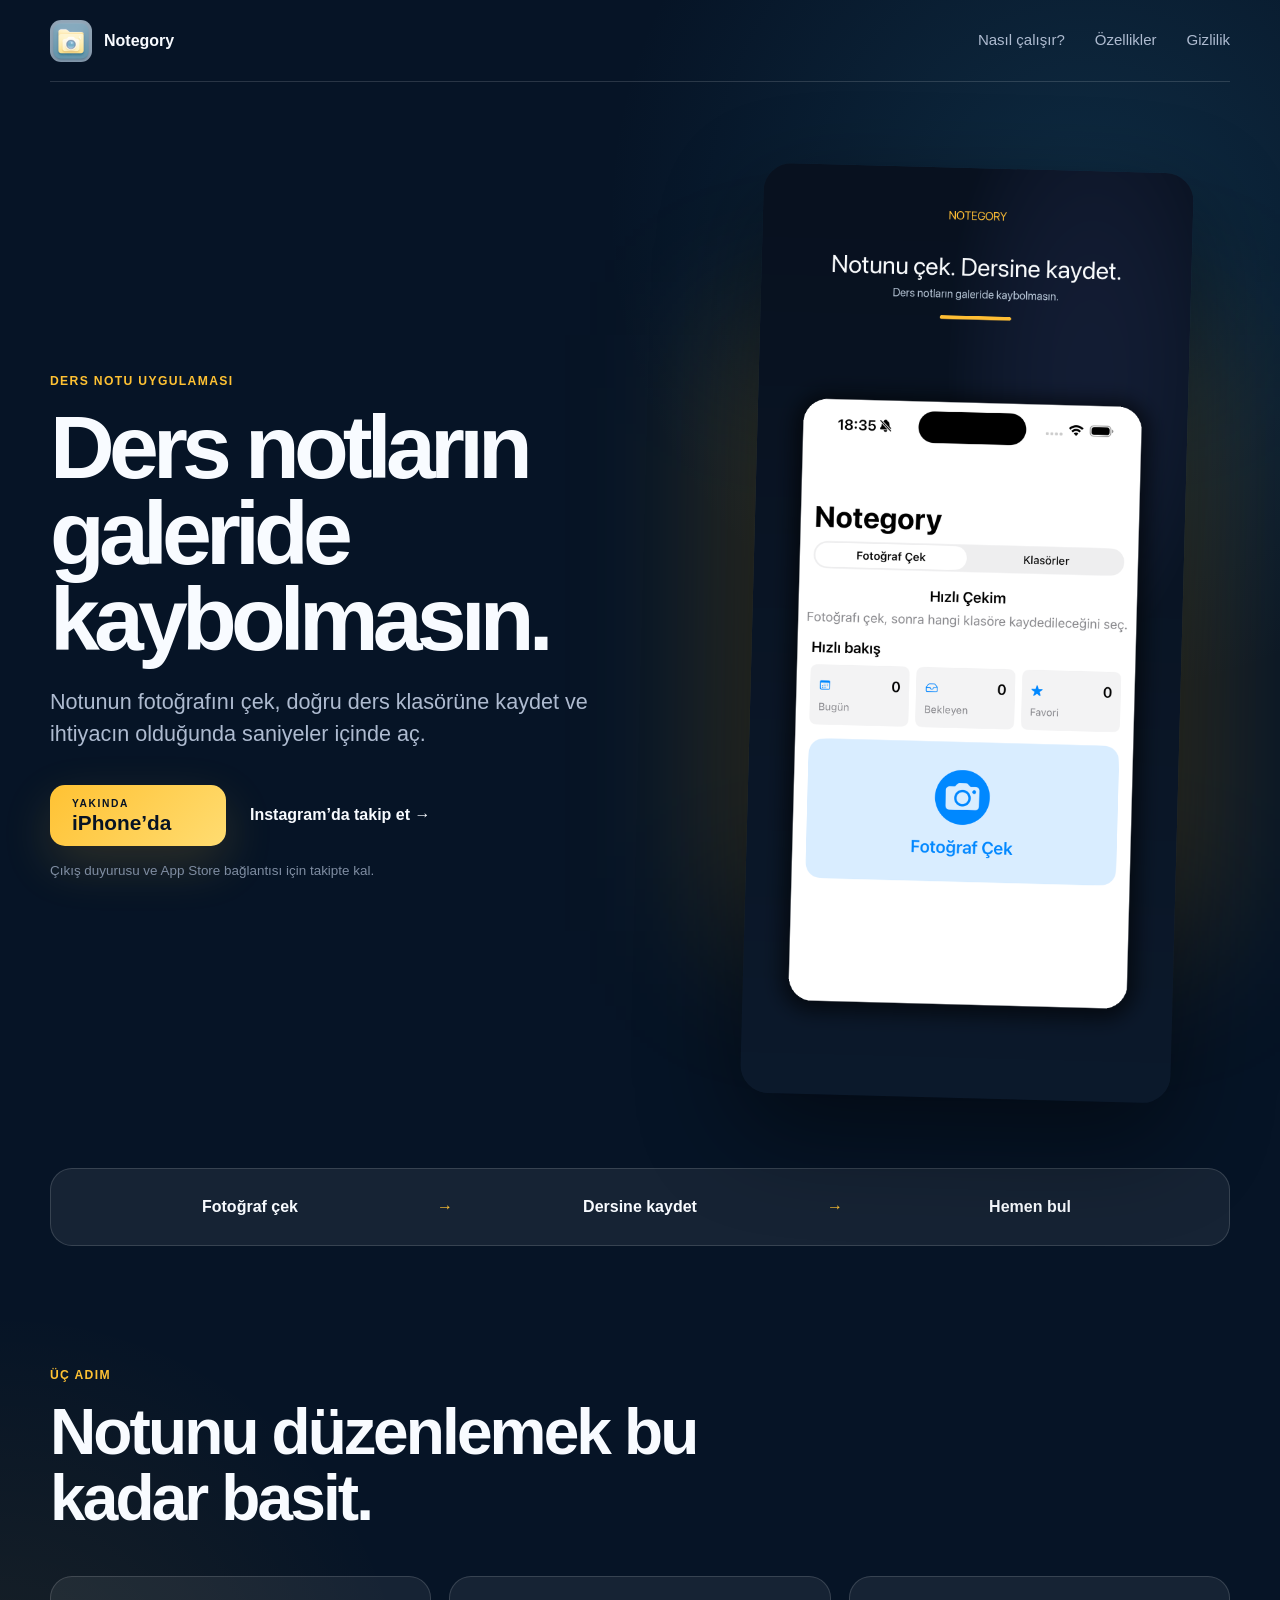
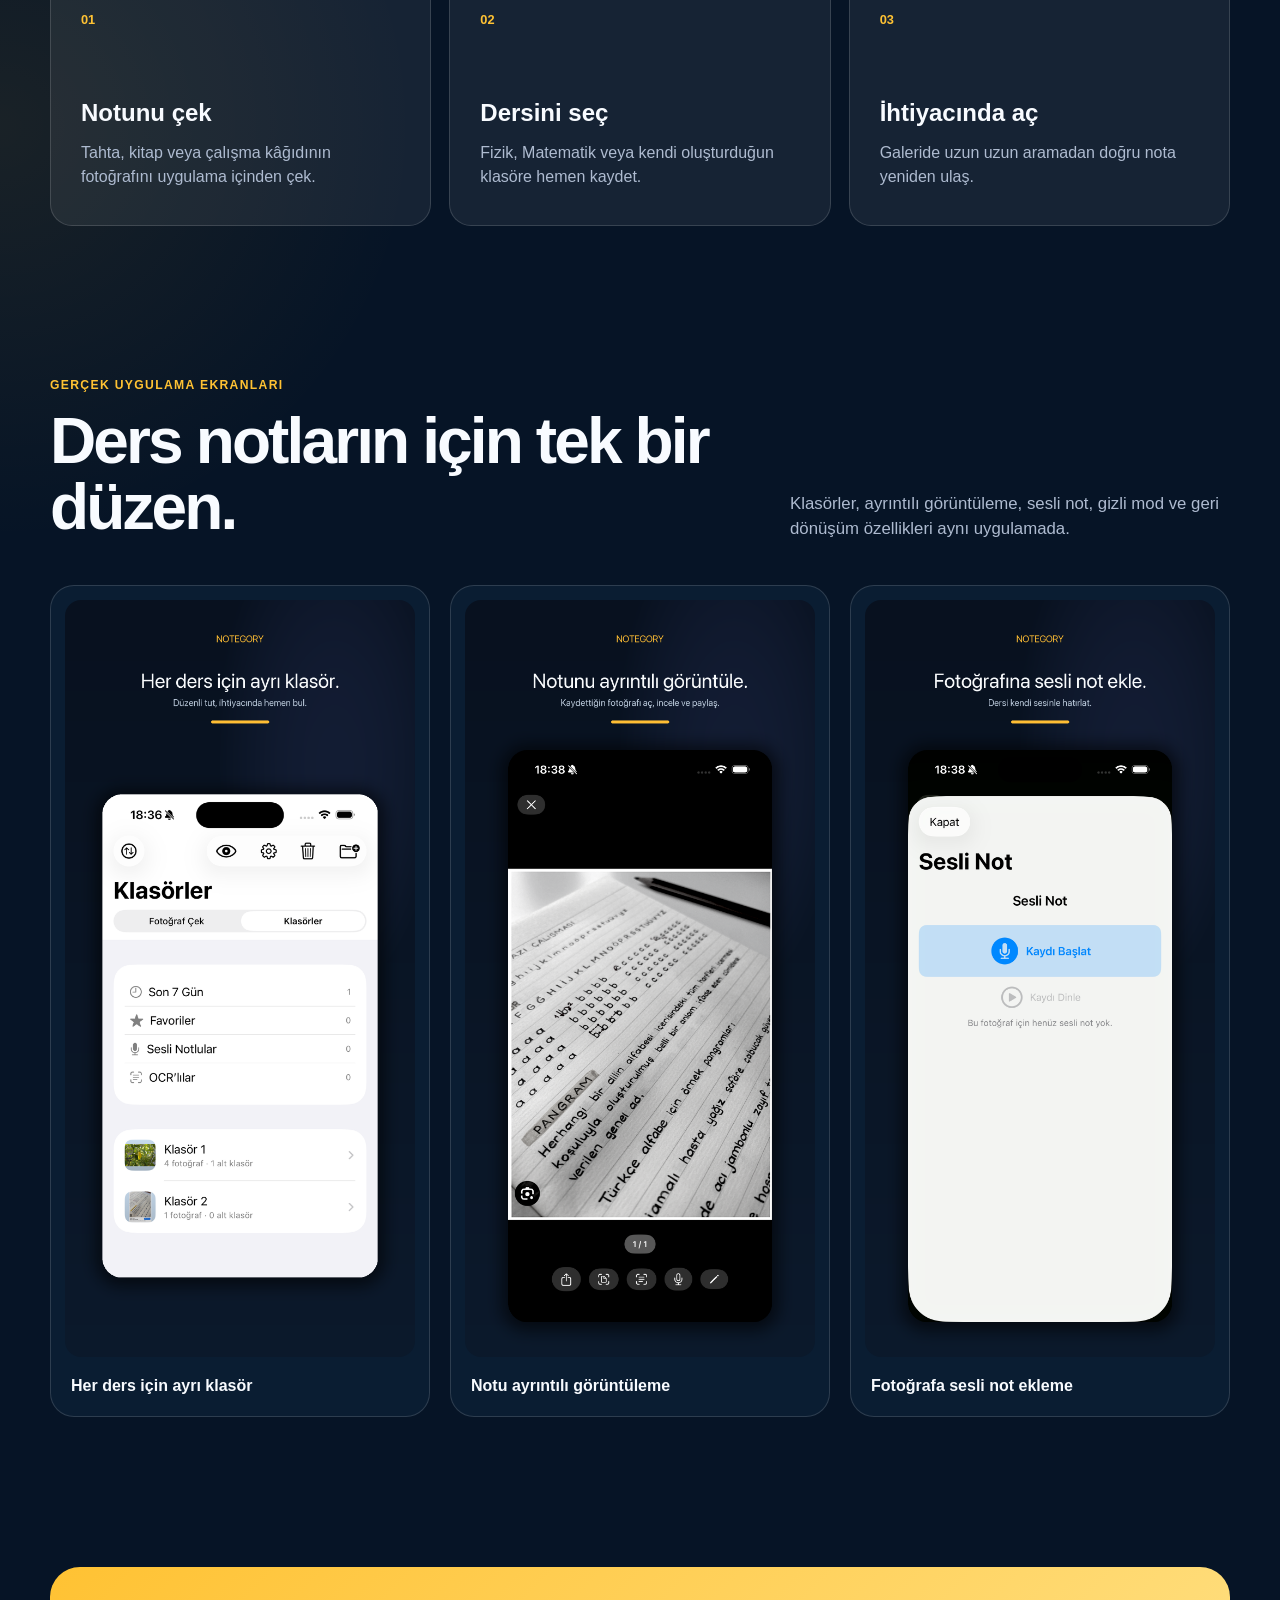
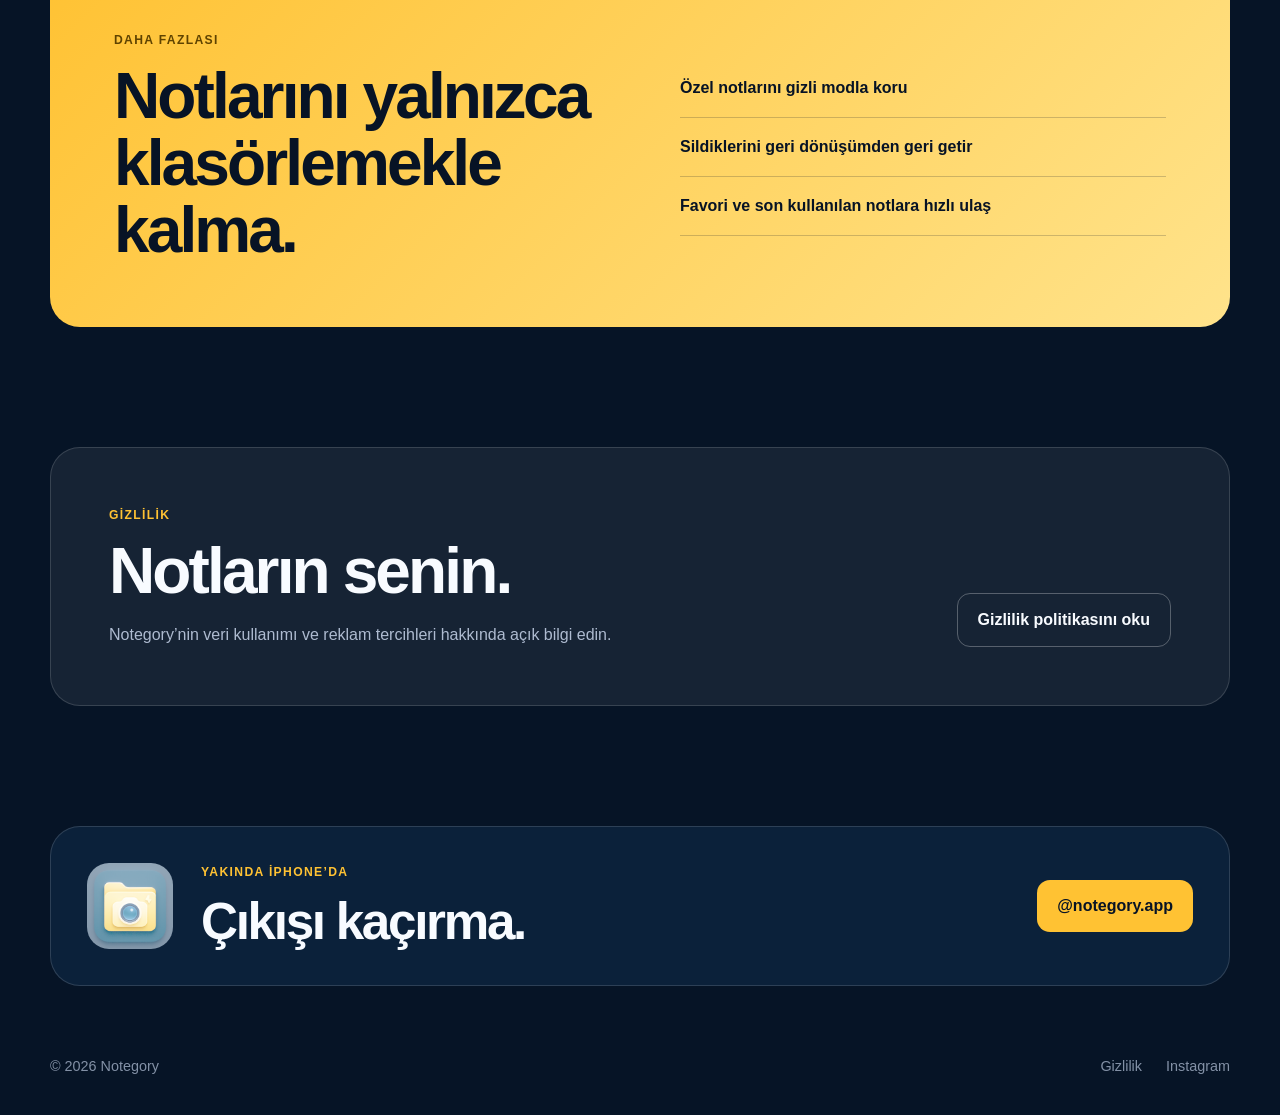
==== index.html @ e6c3b3ca "Add Notegory marketing landing page" ====
<!doctype html>
<html lang="tr">
  <head>
    <meta charset="utf-8" />
    <meta name="viewport" content="width=device-width, initial-scale=1" />
    <meta name="theme-color" content="#061426" />
    <meta
      name="description"
      content="Notegory ile ders notu fotoğraflarını derslerine göre kaydet, düzenle ve ihtiyacın olduğunda hemen bul. Yakında iPhone’da."
    />
    <meta property="og:title" content="Notegory | Ders notların galeride kaybolmasın" />
    <meta
      property="og:description"
      content="Notunu çek, dersine kaydet ve ihtiyacın olduğunda hemen bul."
    />
    <meta property="og:type" content="website" />
    <meta property="og:locale" content="tr_TR" />
    <meta property="og:image" content="assets/notegory-icon.png" />
    <title>Notegory | Ders notlarını düzenle</title>
    <link rel="icon" href="assets/notegory-icon.png" />
    <link rel="stylesheet" href="styles.css" />
    <script type="application/ld+json">
      {
        "@context": "https://schema.org",
        "@type": "MobileApplication",
        "name": "Notegory",
        "operatingSystem": "iOS",
        "applicationCategory": "EducationApplication",
        "description": "Ders notu fotoğraflarını derslerine göre kaydetmeyi ve hızlıca bulmayı kolaylaştıran iPhone uygulaması."
      }
    </script>
  </head>
  <body>
    <header class="site-header">
      <a class="brand" href="#top" aria-label="Notegory ana sayfa">
        <img src="assets/notegory-icon.png" alt="" />
        <span>Notegory</span>
      </a>
      <nav aria-label="Ana menü">
        <a href="#nasil-calisir">Nasıl çalışır?</a>
        <a href="#ozellikler">Özellikler</a>
        <a href="https://majortr.github.io/notegory-support/privacy.html">Gizlilik</a>
      </nav>
    </header>

    <main id="top">
      <section class="hero">
        <div class="hero-copy">
          <p class="eyebrow">Ders notu uygulaması</p>
          <h1>Ders notların galeride kaybolmasın.</h1>
          <p class="lead">
            Notunun fotoğrafını çek, doğru ders klasörüne kaydet ve ihtiyacın olduğunda
            saniyeler içinde aç.
          </p>
          <div class="hero-actions">
            <span class="store-button" aria-label="Notegory yakında iPhone'da">
              <span class="store-small">YAKINDA</span>
              <strong>iPhone’da</strong>
            </span>
            <a class="text-link" href="https://www.instagram.com/notegory.app/">
              Instagram’da takip et <span aria-hidden="true">→</span>
            </a>
          </div>
          <p class="release-note">Çıkış duyurusu ve App Store bağlantısı için takipte kal.</p>
        </div>

        <div class="hero-visual" aria-label="Notegory uygulama önizlemesi">
          <div class="glow"></div>
          <img src="assets/screen-01.png" alt="Notegory fotoğraf çekme ekranı" />
        </div>
      </section>

      <section class="proof" aria-label="Notegory kısa özeti">
        <p>Fotoğraf çek</p>
        <span aria-hidden="true">→</span>
        <p>Dersine kaydet</p>
        <span aria-hidden="true">→</span>
        <p>Hemen bul</p>
      </section>

      <section class="steps" id="nasil-calisir">
        <div class="section-heading">
          <p class="eyebrow">Üç adım</p>
          <h2>Notunu düzenlemek bu kadar basit.</h2>
        </div>
        <div class="step-grid">
          <article>
            <span>01</span>
            <h3>Notunu çek</h3>
            <p>Tahta, kitap veya çalışma kâğıdının fotoğrafını uygulama içinden çek.</p>
          </article>
          <article>
            <span>02</span>
            <h3>Dersini seç</h3>
            <p>Fizik, Matematik veya kendi oluşturduğun klasöre hemen kaydet.</p>
          </article>
          <article>
            <span>03</span>
            <h3>İhtiyacında aç</h3>
            <p>Galeride uzun uzun aramadan doğru nota yeniden ulaş.</p>
          </article>
        </div>
      </section>

      <section class="screens" id="ozellikler">
        <div class="section-heading split-heading">
          <div>
            <p class="eyebrow">Gerçek uygulama ekranları</p>
            <h2>Ders notların için tek bir düzen.</h2>
          </div>
          <p>
            Klasörler, ayrıntılı görüntüleme, sesli not, gizli mod ve geri dönüşüm
            özellikleri aynı uygulamada.
          </p>
        </div>

        <div class="screen-grid">
          <figure>
            <img src="assets/screen-02.png" alt="Notegory ders klasörleri ekranı" />
            <figcaption>Her ders için ayrı klasör</figcaption>
          </figure>
          <figure>
            <img src="assets/screen-03.png" alt="Notegory not ayrıntısı ekranı" />
            <figcaption>Notu ayrıntılı görüntüleme</figcaption>
          </figure>
          <figure>
            <img src="assets/screen-04.png" alt="Notegory sesli not ekranı" />
            <figcaption>Fotoğrafa sesli not ekleme</figcaption>
          </figure>
        </div>
      </section>

      <section class="feature-band">
        <div>
          <p class="eyebrow">Daha fazlası</p>
          <h2>Notlarını yalnızca klasörlemekle kalma.</h2>
        </div>
        <ul>
          <li>Özel notlarını gizli modla koru</li>
          <li>Sildiklerini geri dönüşümden geri getir</li>
          <li>Favori ve son kullanılan notlara hızlı ulaş</li>
        </ul>
      </section>

      <section class="privacy-card">
        <div>
          <p class="eyebrow">Gizlilik</p>
          <h2>Notların senin.</h2>
          <p>Notegory’nin veri kullanımı ve reklam tercihleri hakkında açık bilgi edin.</p>
        </div>
        <a class="outline-button" href="https://majortr.github.io/notegory-support/privacy.html">Gizlilik politikasını oku</a>
      </section>

      <section class="final-cta">
        <img src="assets/notegory-icon.png" alt="Notegory uygulama simgesi" />
        <div>
          <p class="eyebrow">Yakında iPhone’da</p>
          <h2>Çıkışı kaçırma.</h2>
        </div>
        <a class="primary-button" href="https://www.instagram.com/notegory.app/">@notegory.app</a>
      </section>
    </main>

    <footer>
      <p>© 2026 Notegory</p>
      <div>
        <a href="https://majortr.github.io/notegory-support/privacy.html">Gizlilik</a>
        <a href="https://www.instagram.com/notegory.app/">Instagram</a>
      </div>
    </footer>
  </body>
</html>
---- styles.css ----
:root {
  color-scheme: dark;
  --ink: #f8fbff;
  --muted: #aebbd0;
  --navy: #061426;
  --navy-soft: #0b2038;
  --card: rgba(255, 255, 255, 0.065);
  --line: rgba(255, 255, 255, 0.14);
  --gold: #ffc233;
  --gold-deep: #f0a91f;
  --max: 1180px;
}

* { box-sizing: border-box; }

html { scroll-behavior: smooth; }

body {
  margin: 0;
  min-width: 320px;
  color: var(--ink);
  background:
    radial-gradient(circle at 85% 5%, rgba(42, 117, 155, 0.24), transparent 30rem),
    radial-gradient(circle at 0% 40%, rgba(255, 194, 51, 0.08), transparent 26rem),
    var(--navy);
  font-family: -apple-system, BlinkMacSystemFont, "Segoe UI", sans-serif;
  line-height: 1.5;
}

a { color: inherit; text-decoration: none; }
img { display: block; max-width: 100%; }

.site-header,
main,
footer {
  width: min(calc(100% - 40px), var(--max));
  margin-inline: auto;
}

.site-header {
  min-height: 82px;
  display: flex;
  align-items: center;
  justify-content: space-between;
  border-bottom: 1px solid var(--line);
}

.brand { display: inline-flex; align-items: center; gap: 12px; font-weight: 760; }
.brand img { width: 42px; height: 42px; border-radius: 11px; }

nav { display: flex; gap: 30px; color: var(--muted); font-size: 0.94rem; }
nav a:hover, .text-link:hover, footer a:hover { color: var(--gold); }

.hero {
  min-height: 700px;
  display: grid;
  grid-template-columns: 1.05fr 0.95fr;
  align-items: center;
  gap: 72px;
  padding: 86px 0 70px;
}

.eyebrow {
  margin: 0 0 14px;
  color: var(--gold);
  font-weight: 760;
  letter-spacing: 0.11em;
  text-transform: uppercase;
  font-size: 0.76rem;
}

h1, h2, h3, p { margin-top: 0; }

h1 {
  max-width: 720px;
  margin-bottom: 24px;
  font-size: clamp(3.2rem, 7vw, 6.6rem);
  line-height: 0.96;
  letter-spacing: -0.065em;
}

.lead {
  max-width: 620px;
  color: var(--muted);
  font-size: clamp(1.05rem, 2vw, 1.35rem);
}

.hero-actions { display: flex; align-items: center; gap: 24px; margin-top: 34px; }

.store-button {
  min-width: 176px;
  padding: 11px 22px;
  border-radius: 15px;
  display: inline-flex;
  flex-direction: column;
  align-items: flex-start;
  color: #071325;
  background: linear-gradient(135deg, var(--gold), #ffdc71);
  box-shadow: 0 18px 50px rgba(255, 194, 51, 0.16);
}

.store-small { font-size: 0.64rem; font-weight: 800; letter-spacing: 0.16em; }
.store-button strong { font-size: 1.3rem; line-height: 1.15; }
.text-link { color: var(--ink); font-weight: 680; }
.release-note { margin-top: 15px; color: #7f8da2; font-size: 0.84rem; }

.hero-visual {
  position: relative;
  display: flex;
  justify-content: center;
  isolation: isolate;
}

.hero-visual img {
  width: min(100%, 430px);
  border-radius: 28px;
  box-shadow: 0 36px 100px rgba(0, 0, 0, 0.45);
  transform: rotate(1.5deg);
}

.glow {
  position: absolute;
  inset: 18% 6%;
  z-index: -1;
  background: rgba(255, 194, 51, 0.23);
  filter: blur(80px);
}

.proof {
  display: grid;
  grid-template-columns: 1fr auto 1fr auto 1fr;
  gap: 20px;
  align-items: center;
  padding: 26px 32px;
  border: 1px solid var(--line);
  border-radius: 22px;
  background: var(--card);
  text-align: center;
  font-weight: 720;
}
.proof p { margin: 0; }
.proof span { color: var(--gold); }

.steps, .screens { padding: 120px 0 30px; }
.section-heading { max-width: 760px; margin-bottom: 44px; }
.section-heading h2, .feature-band h2, .privacy-card h2, .final-cta h2 {
  margin-bottom: 0;
  font-size: clamp(2.25rem, 5vw, 4.25rem);
  line-height: 1.04;
  letter-spacing: -0.045em;
}

.step-grid { display: grid; grid-template-columns: repeat(3, 1fr); gap: 18px; }
.step-grid article {
  min-height: 250px;
  padding: 30px;
  border-radius: 22px;
  background: var(--card);
  border: 1px solid var(--line);
}
.step-grid article > span { color: var(--gold); font-size: 0.8rem; font-weight: 800; }
.step-grid h3 { margin: 64px 0 10px; font-size: 1.5rem; }
.step-grid p { margin-bottom: 0; color: var(--muted); }

.split-heading {
  max-width: none;
  display: grid;
  grid-template-columns: 1.2fr 0.8fr;
  align-items: end;
  gap: 80px;
}
.split-heading > p { margin-bottom: 0; color: var(--muted); font-size: 1.05rem; }

.screen-grid { display: grid; grid-template-columns: repeat(3, 1fr); gap: 20px; }
.screen-grid figure {
  margin: 0;
  padding: 14px 14px 18px;
  border-radius: 24px;
  background: #0a1d32;
  border: 1px solid var(--line);
}
.screen-grid img { border-radius: 16px; }
.screen-grid figcaption { padding: 17px 6px 0; font-weight: 700; }

.feature-band, .privacy-card, .final-cta {
  margin-top: 120px;
  border-radius: 30px;
}

.feature-band {
  display: grid;
  grid-template-columns: 1fr 1fr;
  gap: 80px;
  align-items: center;
  padding: 64px;
  color: #071325;
  background: linear-gradient(135deg, var(--gold), #ffe38b);
}
.feature-band .eyebrow { color: #5f4300; }
.feature-band ul { margin: 0; padding: 0; list-style: none; }
.feature-band li { padding: 17px 0; border-bottom: 1px solid rgba(7, 19, 37, 0.2); font-weight: 680; }

.privacy-card {
  display: flex;
  align-items: end;
  justify-content: space-between;
  gap: 40px;
  padding: 58px;
  border: 1px solid var(--line);
  background: var(--card);
}
.privacy-card p:not(.eyebrow) { max-width: 620px; margin: 18px 0 0; color: var(--muted); }
.outline-button, .primary-button { padding: 14px 20px; border-radius: 13px; font-weight: 760; white-space: nowrap; }
.outline-button { border: 1px solid rgba(255,255,255,.28); }
.outline-button:hover { border-color: var(--gold); color: var(--gold); }

.final-cta {
  display: grid;
  grid-template-columns: auto 1fr auto;
  align-items: center;
  gap: 28px;
  padding: 36px;
  background: #0b213a;
  border: 1px solid var(--line);
}
.final-cta img { width: 86px; height: 86px; border-radius: 22px; }
.final-cta h2 { font-size: clamp(2rem, 4vw, 3.25rem); }
.primary-button { color: #071325; background: var(--gold); }

footer {
  display: flex;
  justify-content: space-between;
  padding: 70px 0 38px;
  color: #8391a6;
  font-size: 0.9rem;
}
footer p { margin: 0; }
footer div { display: flex; gap: 24px; }

@media (max-width: 820px) {
  .site-header { min-height: 70px; }
  nav a:not(:last-child) { display: none; }
  .hero { min-height: auto; grid-template-columns: 1fr; gap: 54px; padding-top: 68px; }
  h1 { font-size: clamp(3.25rem, 14vw, 5rem); }
  .hero-visual img { width: min(88%, 420px); }
  .proof { grid-template-columns: 1fr; gap: 10px; }
  .proof span { transform: rotate(90deg); }
  .steps, .screens { padding-top: 90px; }
  .step-grid, .screen-grid, .split-heading, .feature-band { grid-template-columns: 1fr; }
  .split-heading, .feature-band { gap: 34px; }
  .screen-grid { grid-template-columns: none; grid-auto-flow: column; grid-auto-columns: 82%; overflow-x: auto; padding-bottom: 14px; scroll-snap-type: x mandatory; }
  .screen-grid figure { scroll-snap-align: start; }
  .feature-band { padding: 42px 28px; }
  .privacy-card { align-items: flex-start; flex-direction: column; padding: 38px 28px; }
  .final-cta { grid-template-columns: auto 1fr; }
  .final-cta .primary-button { grid-column: 1 / -1; text-align: center; }
}

@media (max-width: 560px) {
  .site-header, main, footer { width: min(calc(100% - 28px), var(--max)); }
  .brand img { width: 36px; height: 36px; }
  .hero-actions { align-items: flex-start; flex-direction: column; }
  .hero { padding-top: 54px; }
  .step-grid { grid-template-columns: 1fr; }
  .step-grid article { min-height: 220px; }
  .feature-band, .privacy-card, .final-cta { margin-top: 88px; }
  .final-cta img { width: 64px; height: 64px; border-radius: 17px; }
  footer { align-items: flex-start; flex-direction: column; gap: 20px; }
}

@media (prefers-reduced-motion: reduce) {
  html { scroll-behavior: auto; }
}
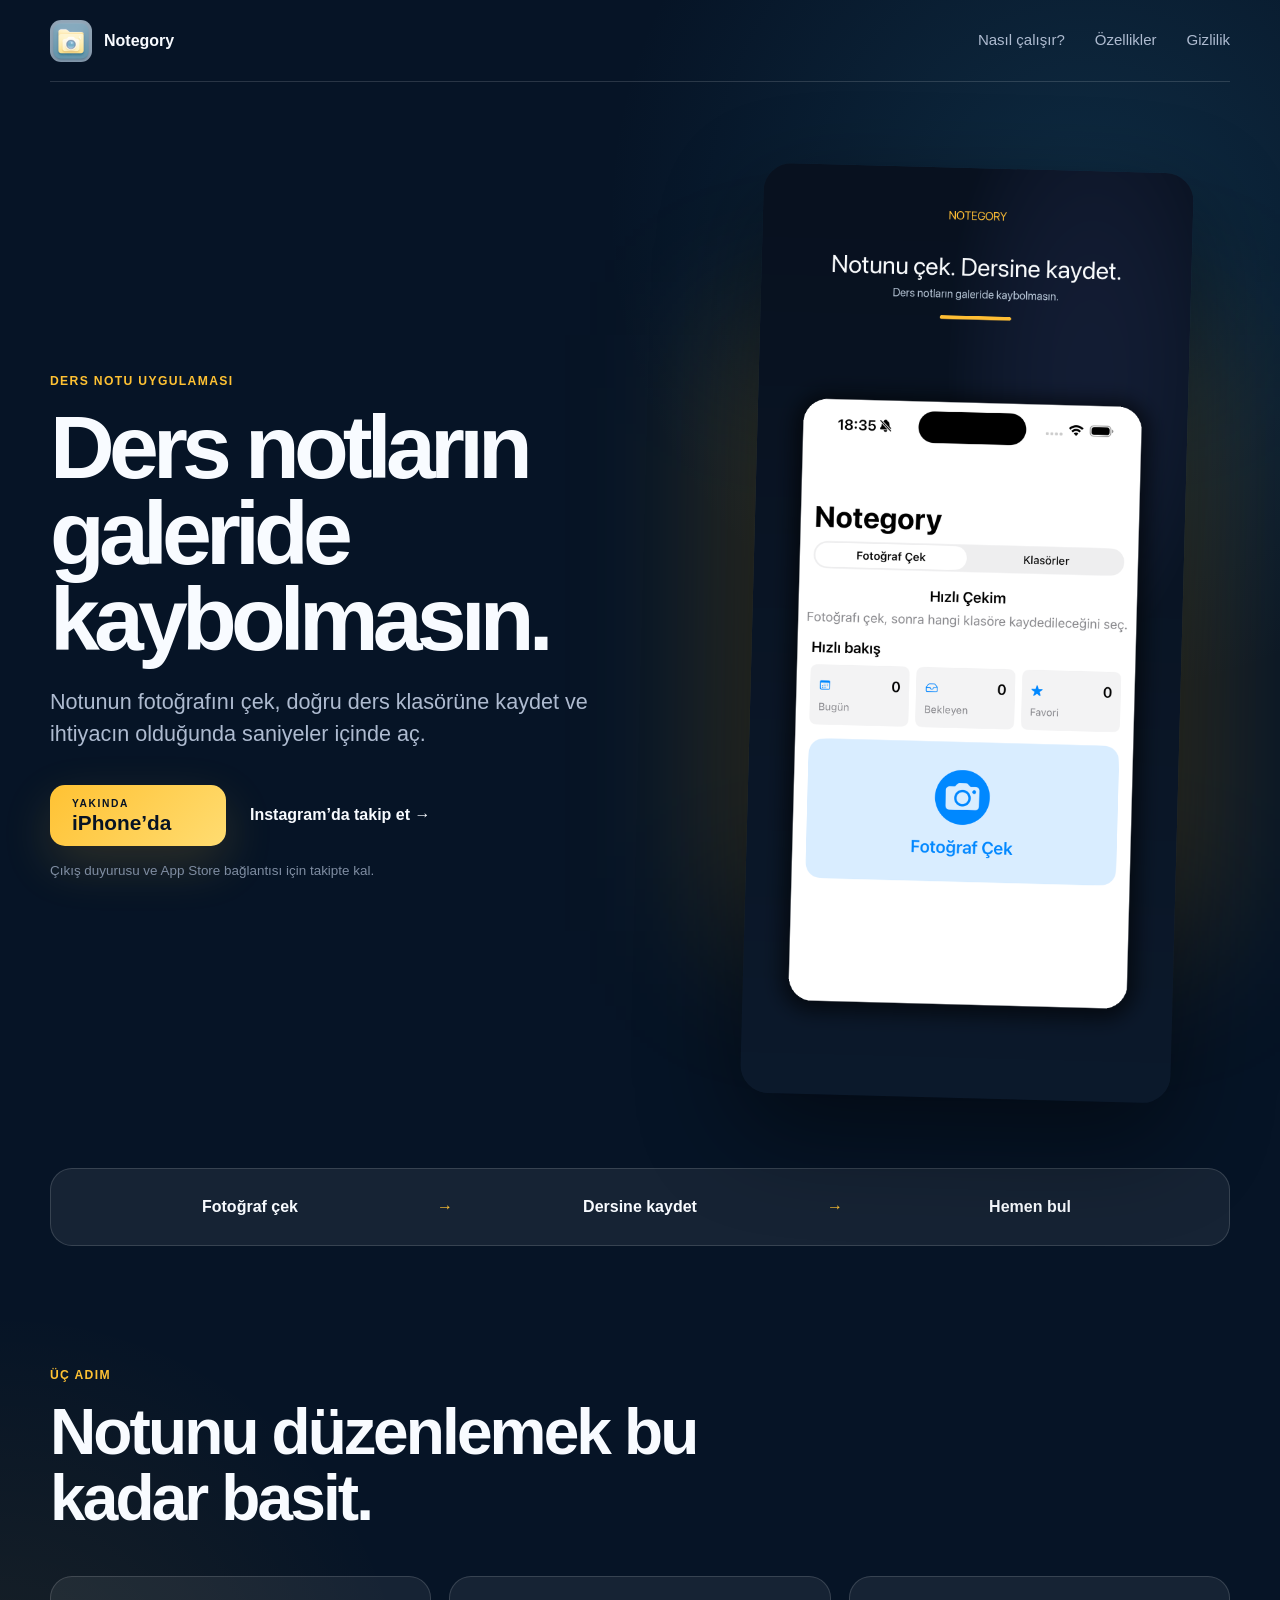
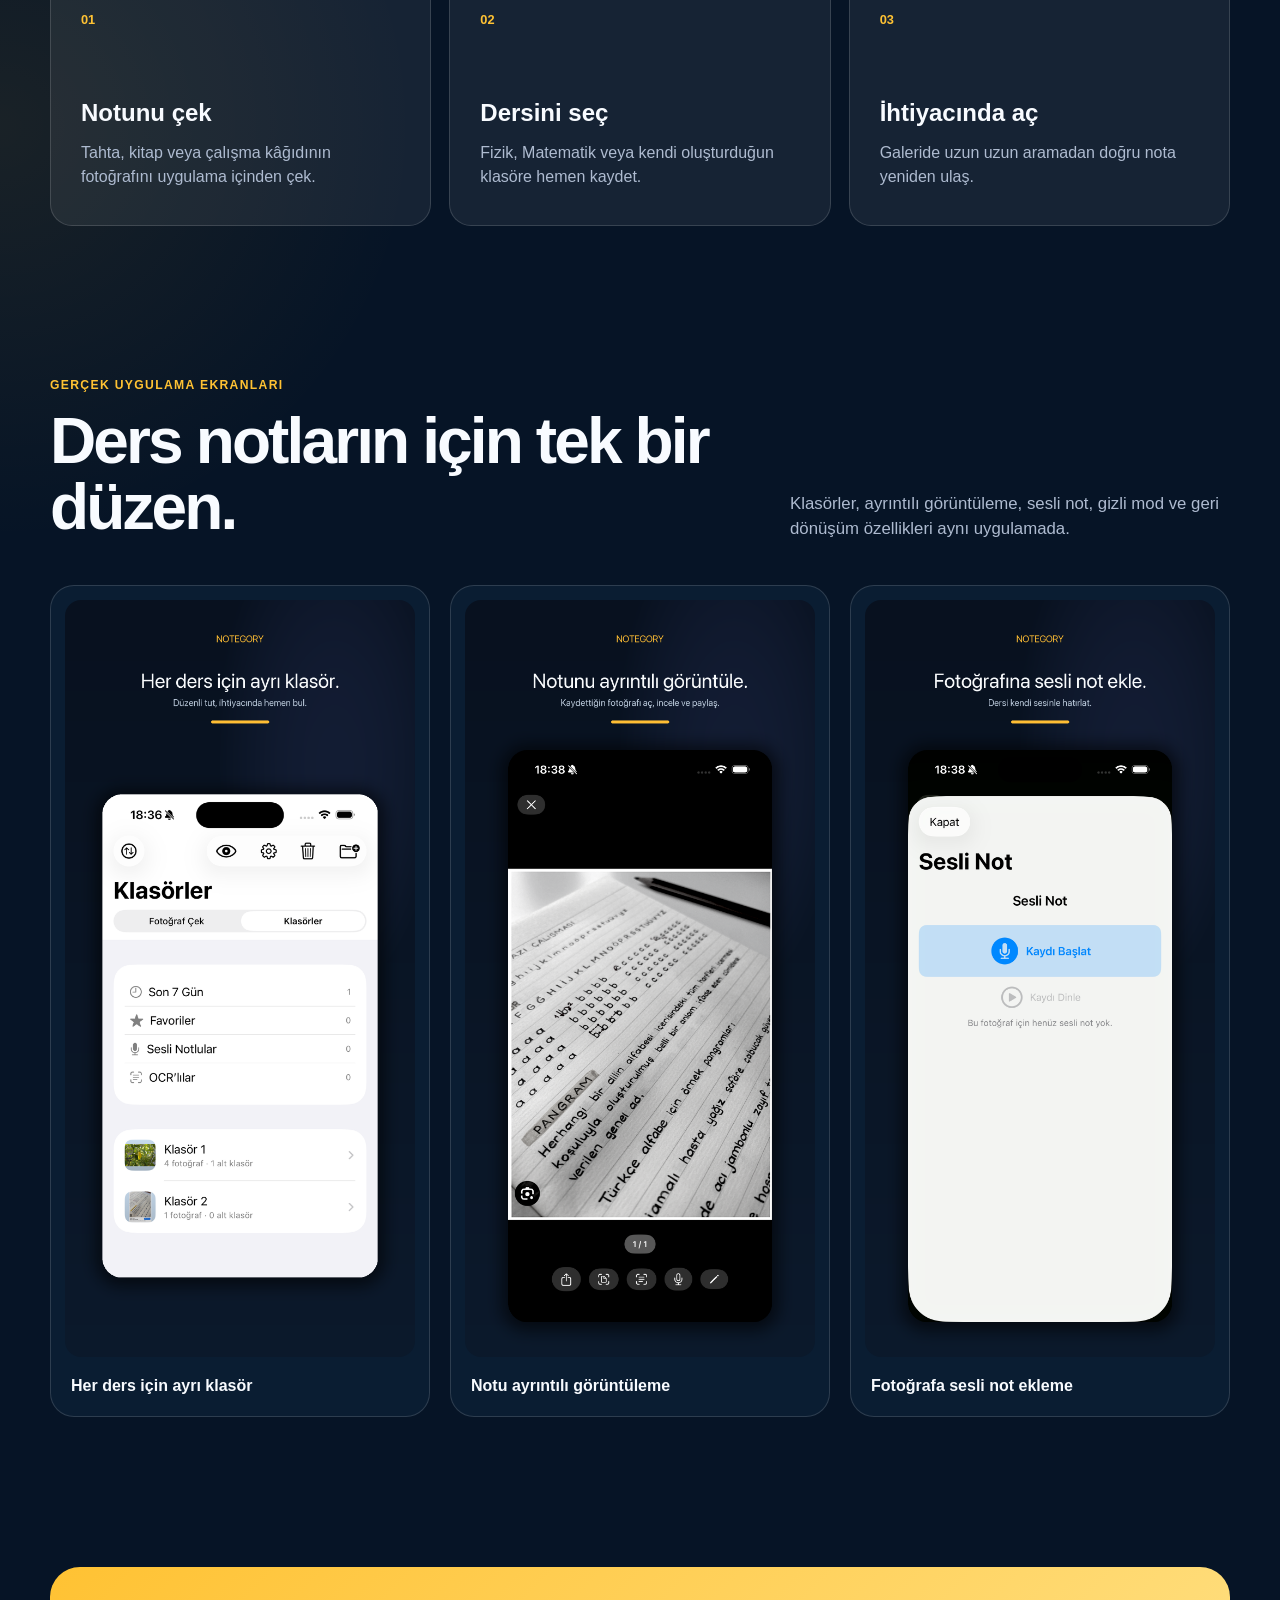
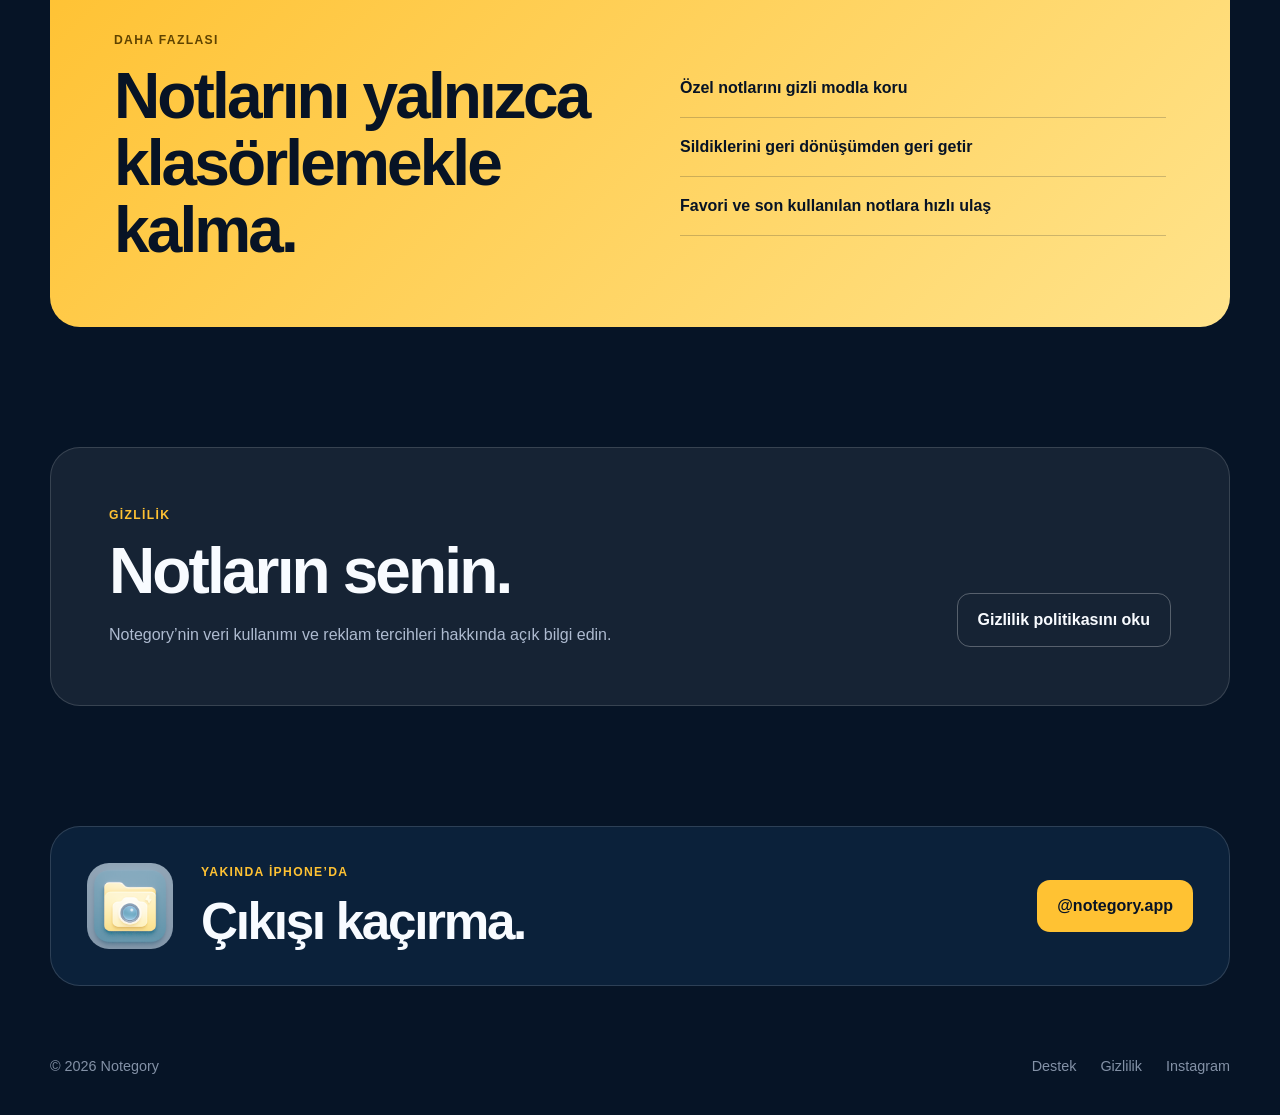
==== commit 12e175a0: "Restore support contact on landing page" ====
--- a/index.html
+++ b/index.html
@@ -164,6 +164,7 @@
     <footer>
       <p>© 2026 Notegory</p>
       <div>
+        <a href="mailto:notegoryapp@gmail.com">Destek</a>
         <a href="https://majortr.github.io/notegory-support/privacy.html">Gizlilik</a>
         <a href="https://www.instagram.com/notegory.app/">Instagram</a>
       </div>
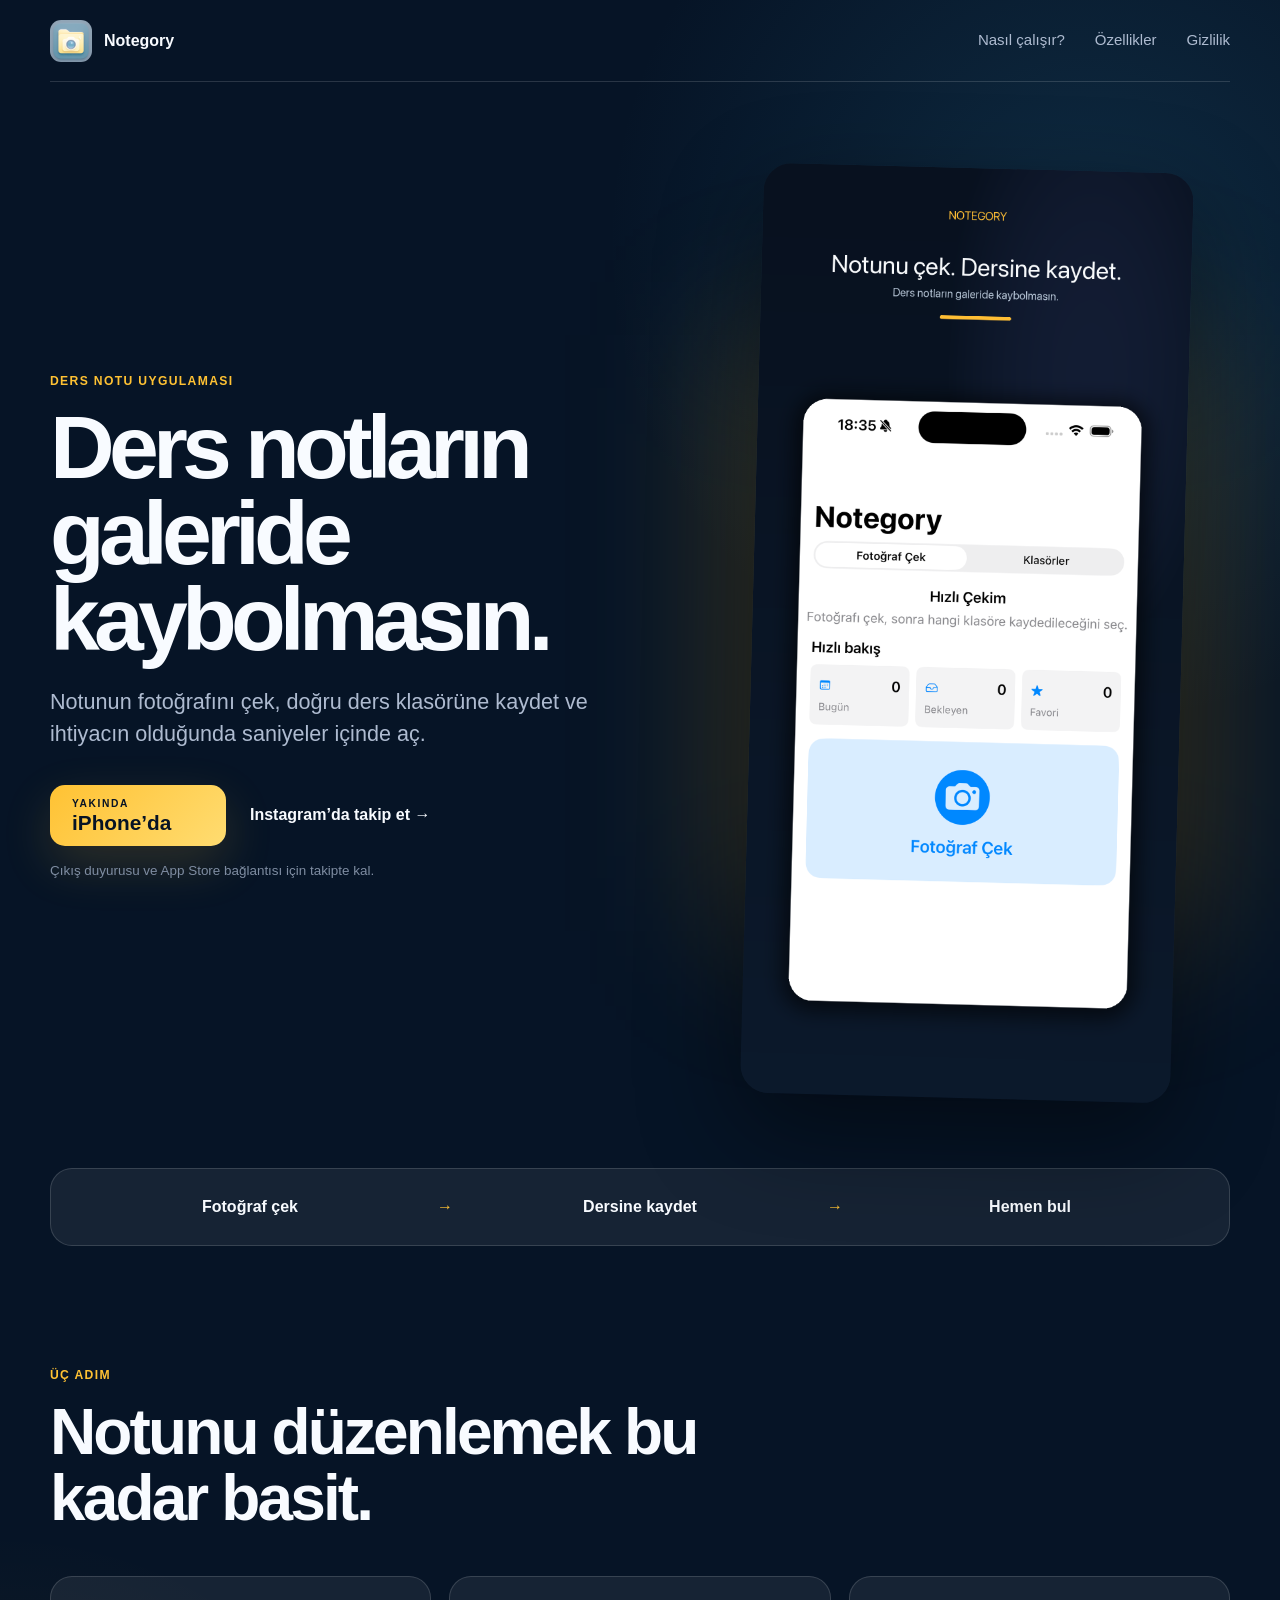
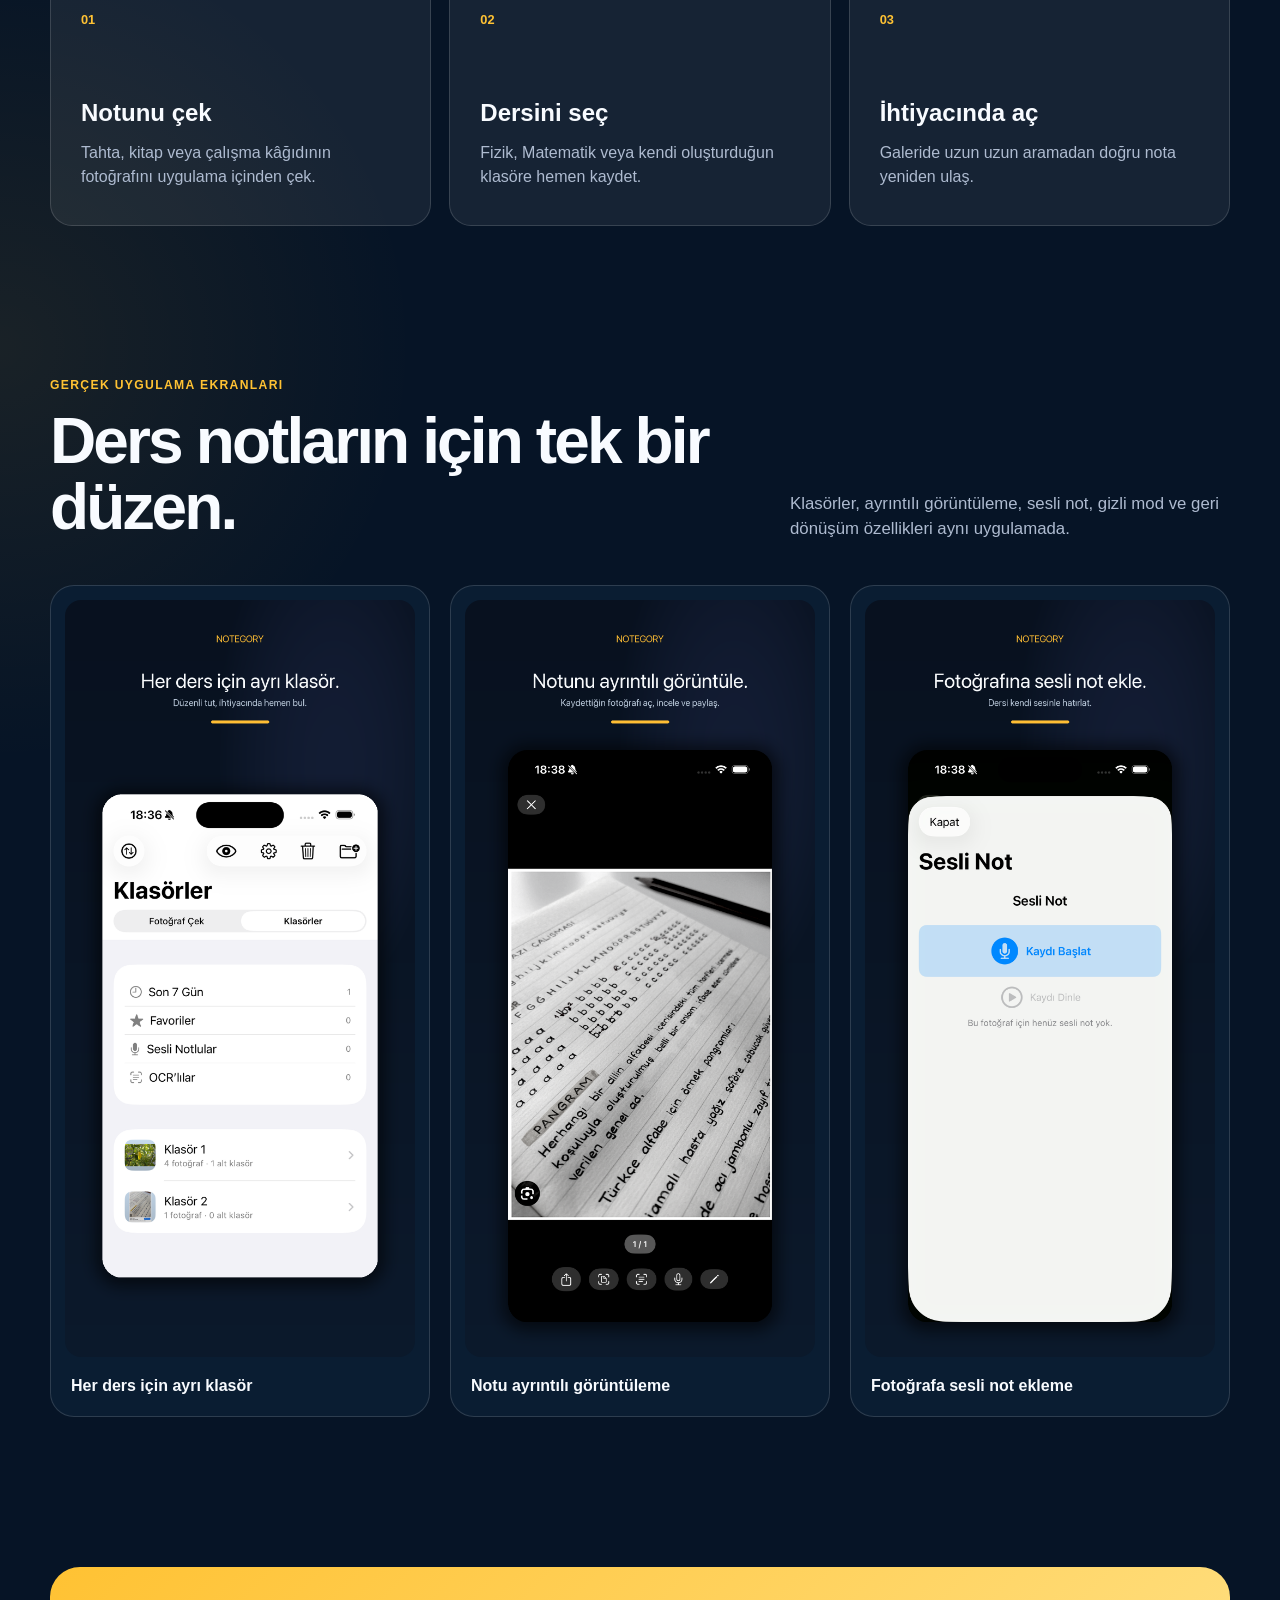
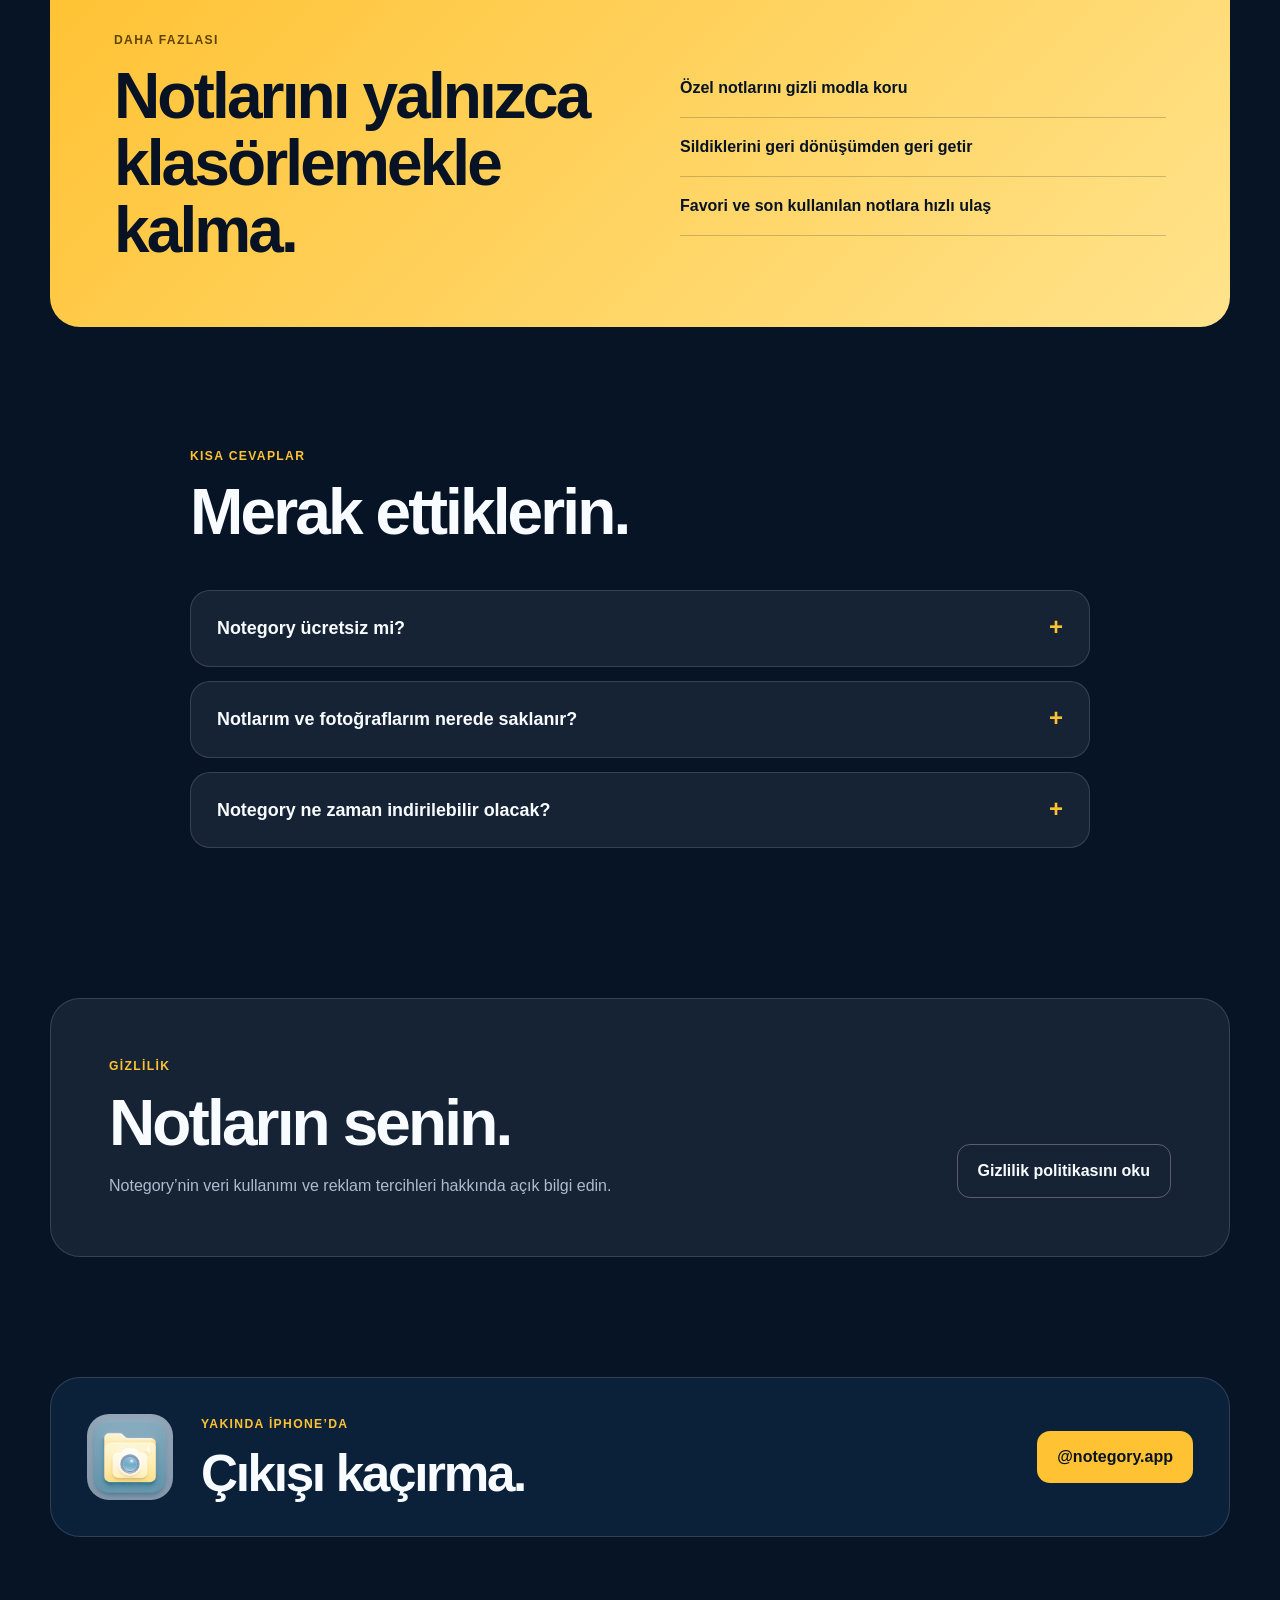
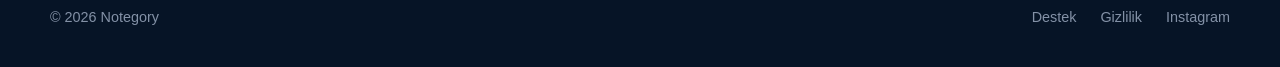
==== commit c900c2dd: "Add product trust FAQ" ====
--- a/index.html
+++ b/index.html
@@ -4,6 +4,7 @@
     <meta charset="utf-8" />
     <meta name="viewport" content="width=device-width, initial-scale=1" />
     <meta name="theme-color" content="#061426" />
+    <link rel="canonical" href="https://majortr.github.io/notegory-support/" />
     <meta
       name="description"
       content="Notegory ile ders notu fotoğraflarını derslerine göre kaydet, düzenle ve ihtiyacın olduğunda hemen bul. Yakında iPhone’da."
@@ -15,7 +16,24 @@
     />
     <meta property="og:type" content="website" />
     <meta property="og:locale" content="tr_TR" />
-    <meta property="og:image" content="assets/notegory-icon.png" />
+    <meta property="og:url" content="https://majortr.github.io/notegory-support/" />
+    <meta
+      property="og:image"
+      content="https://majortr.github.io/notegory-support/assets/notegory-social-preview.png"
+    />
+    <meta property="og:image:width" content="1200" />
+    <meta property="og:image:height" content="630" />
+    <meta property="og:image:alt" content="Notegory ders notu uygulaması tanıtımı" />
+    <meta name="twitter:card" content="summary_large_image" />
+    <meta name="twitter:title" content="Notegory | Ders notların galeride kaybolmasın" />
+    <meta
+      name="twitter:description"
+      content="Notunu çek, dersine kaydet ve ihtiyacın olduğunda hemen bul."
+    />
+    <meta
+      name="twitter:image"
+      content="https://majortr.github.io/notegory-support/assets/notegory-social-preview.png"
+    />
     <title>Notegory | Ders notlarını düzenle</title>
     <link rel="icon" href="assets/notegory-icon.png" />
     <link rel="stylesheet" href="styles.css" />
@@ -24,9 +42,43 @@
         "@context": "https://schema.org",
         "@type": "MobileApplication",
         "name": "Notegory",
+        "url": "https://majortr.github.io/notegory-support/",
+        "image": "https://majortr.github.io/notegory-support/assets/notegory-social-preview.png",
         "operatingSystem": "iOS",
         "applicationCategory": "EducationApplication",
         "description": "Ders notu fotoğraflarını derslerine göre kaydetmeyi ve hızlıca bulmayı kolaylaştıran iPhone uygulaması."
+      }
+    </script>
+    <script type="application/ld+json">
+      {
+        "@context": "https://schema.org",
+        "@type": "FAQPage",
+        "mainEntity": [
+          {
+            "@type": "Question",
+            "name": "Notegory ücretsiz mi?",
+            "acceptedAnswer": {
+              "@type": "Answer",
+              "text": "Evet. Notegory ücretsiz bir iPhone uygulamasıdır ve uygulama içi reklamlarla desteklenir."
+            }
+          },
+          {
+            "@type": "Question",
+            "name": "Notlarım ve fotoğraflarım nerede saklanır?",
+            "acceptedAnswer": {
+              "@type": "Answer",
+              "text": "Klasörler, seçtiğiniz veya çektiğiniz fotoğraflar, sesli notlar, etiketler ve uygulama ayarları normal kullanımda cihazınızda saklanır."
+            }
+          },
+          {
+            "@type": "Question",
+            "name": "Notegory ne zaman indirilebilir olacak?",
+            "acceptedAnswer": {
+              "@type": "Answer",
+              "text": "Notegory yakında iPhone'da yayımlanacak. Çıkış duyurusu ve App Store bağlantısı @notegory.app Instagram hesabında paylaşılacaktır."
+            }
+          }
+        ]
       }
     </script>
   </head>
@@ -142,6 +194,33 @@
         </ul>
       </section>
 
+      <section class="faq" aria-labelledby="faq-title">
+        <div class="section-heading">
+          <p class="eyebrow">Kısa cevaplar</p>
+          <h2 id="faq-title">Merak ettiklerin.</h2>
+        </div>
+        <div class="faq-list">
+          <details>
+            <summary>Notegory ücretsiz mi?</summary>
+            <p>Evet. Notegory ücretsiz bir iPhone uygulamasıdır ve uygulama içi reklamlarla desteklenir.</p>
+          </details>
+          <details>
+            <summary>Notlarım ve fotoğraflarım nerede saklanır?</summary>
+            <p>
+              Klasörlerin, seçtiğin veya çektiğin fotoğraflar, sesli notların, etiketlerin
+              ve uygulama ayarların normal kullanımda cihazında saklanır.
+            </p>
+          </details>
+          <details>
+            <summary>Notegory ne zaman indirilebilir olacak?</summary>
+            <p>
+              Yakında iPhone’da. Çıkış duyurusu ve App Store bağlantısı için
+              <a href="https://www.instagram.com/notegory.app/">@notegory.app</a> hesabını takip edebilirsin.
+            </p>
+          </details>
+        </div>
+      </section>
+
       <section class="privacy-card">
         <div>
           <p class="eyebrow">Gizlilik</p>
--- a/styles.css
+++ b/styles.css
@@ -141,7 +141,7 @@
 .proof p { margin: 0; }
 .proof span { color: var(--gold); }
 
-.steps, .screens { padding: 120px 0 30px; }
+.steps, .screens, .faq { padding: 120px 0 30px; }
 .section-heading { max-width: 760px; margin-bottom: 44px; }
 .section-heading h2, .feature-band h2, .privacy-card h2, .final-cta h2 {
   margin-bottom: 0;
@@ -199,6 +199,35 @@
 .feature-band .eyebrow { color: #5f4300; }
 .feature-band ul { margin: 0; padding: 0; list-style: none; }
 .feature-band li { padding: 17px 0; border-bottom: 1px solid rgba(7, 19, 37, 0.2); font-weight: 680; }
+
+.faq { max-width: 900px; margin-inline: auto; }
+.faq-list { display: grid; gap: 14px; }
+.faq details {
+  padding: 0 26px;
+  border: 1px solid var(--line);
+  border-radius: 20px;
+  background: var(--card);
+}
+.faq summary {
+  position: relative;
+  padding: 24px 42px 24px 0;
+  cursor: pointer;
+  font-size: 1.12rem;
+  font-weight: 760;
+  list-style: none;
+}
+.faq summary::-webkit-details-marker { display: none; }
+.faq summary::after {
+  content: "+";
+  position: absolute;
+  right: 0;
+  color: var(--gold);
+  font-size: 1.5rem;
+  line-height: 1;
+}
+.faq details[open] summary::after { content: "−"; }
+.faq details p { margin: -2px 0 24px; color: var(--muted); line-height: 1.7; }
+.faq details a { color: var(--gold); }
 
 .privacy-card {
   display: flex;
@@ -245,7 +274,7 @@
   .hero-visual img { width: min(88%, 420px); }
   .proof { grid-template-columns: 1fr; gap: 10px; }
   .proof span { transform: rotate(90deg); }
-  .steps, .screens { padding-top: 90px; }
+  .steps, .screens, .faq { padding-top: 90px; }
   .step-grid, .screen-grid, .split-heading, .feature-band { grid-template-columns: 1fr; }
   .split-heading, .feature-band { gap: 34px; }
   .screen-grid { grid-template-columns: none; grid-auto-flow: column; grid-auto-columns: 82%; overflow-x: auto; padding-bottom: 14px; scroll-snap-type: x mandatory; }
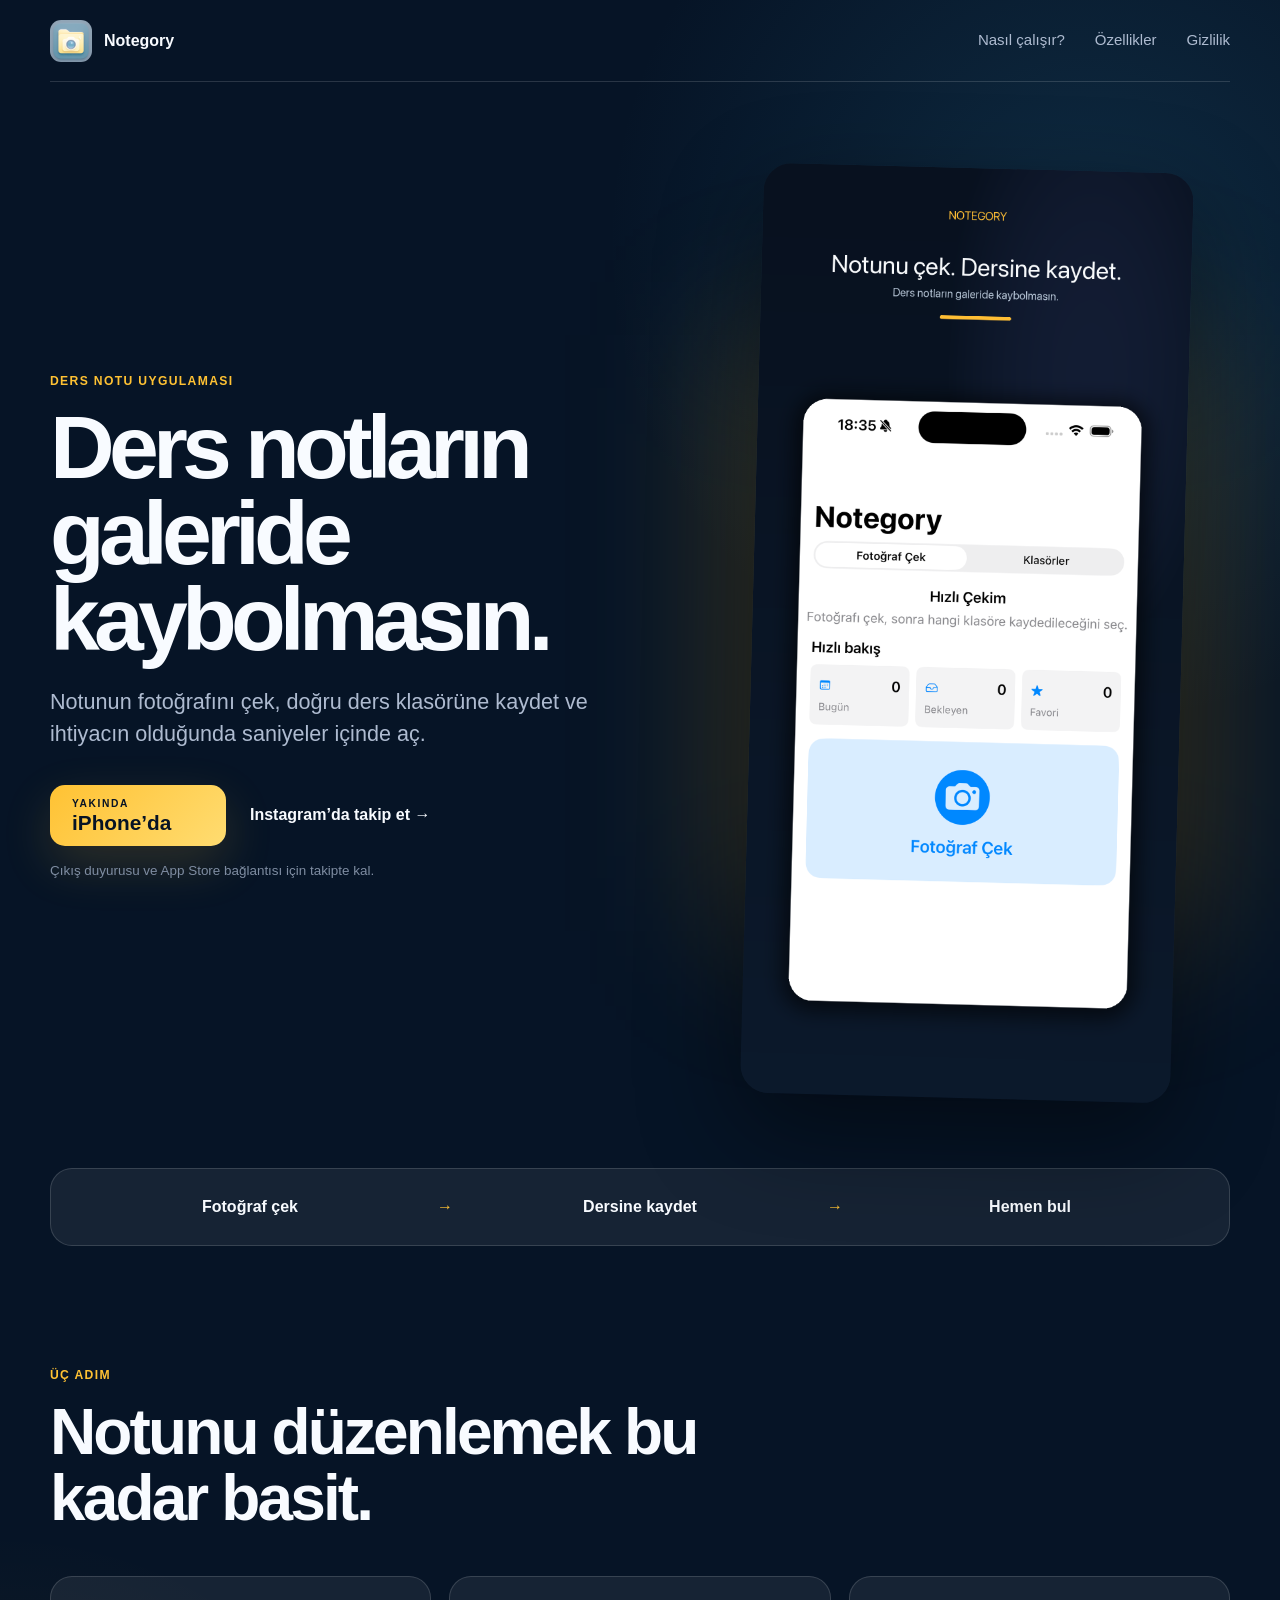
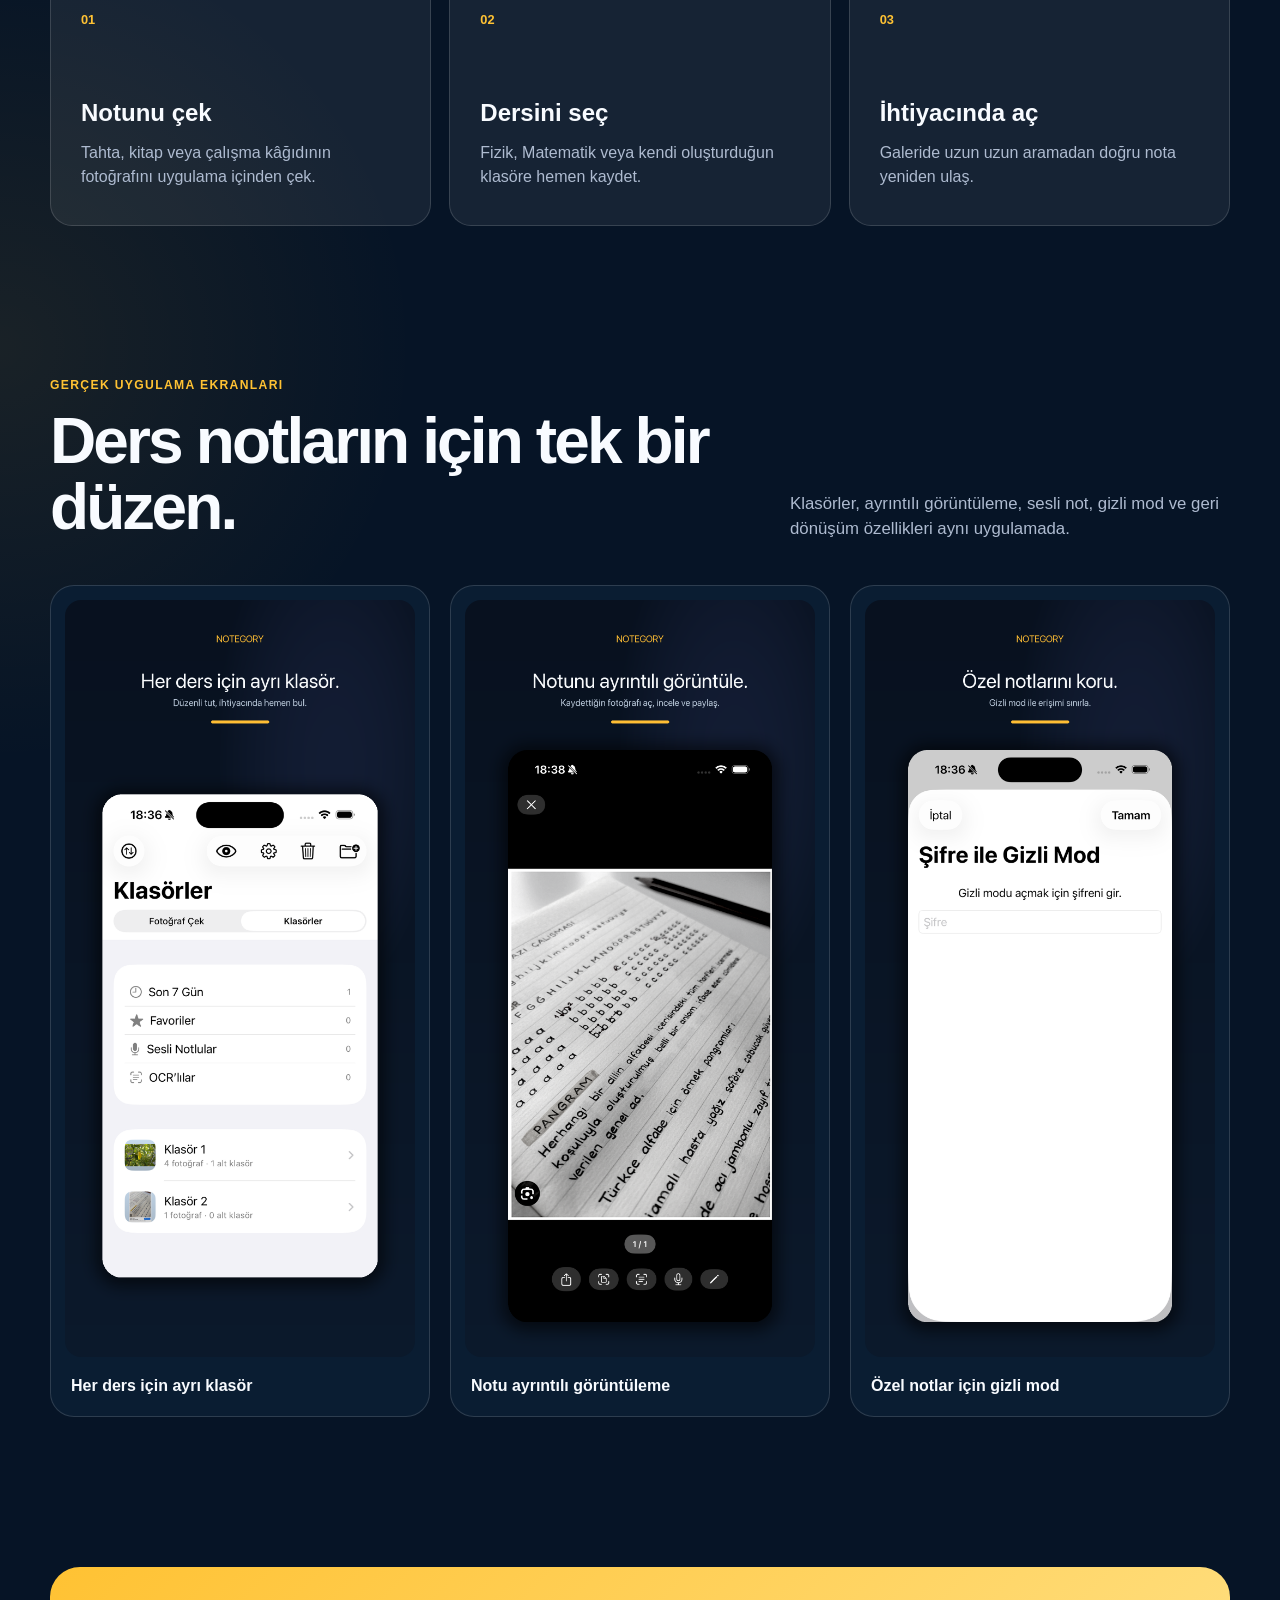
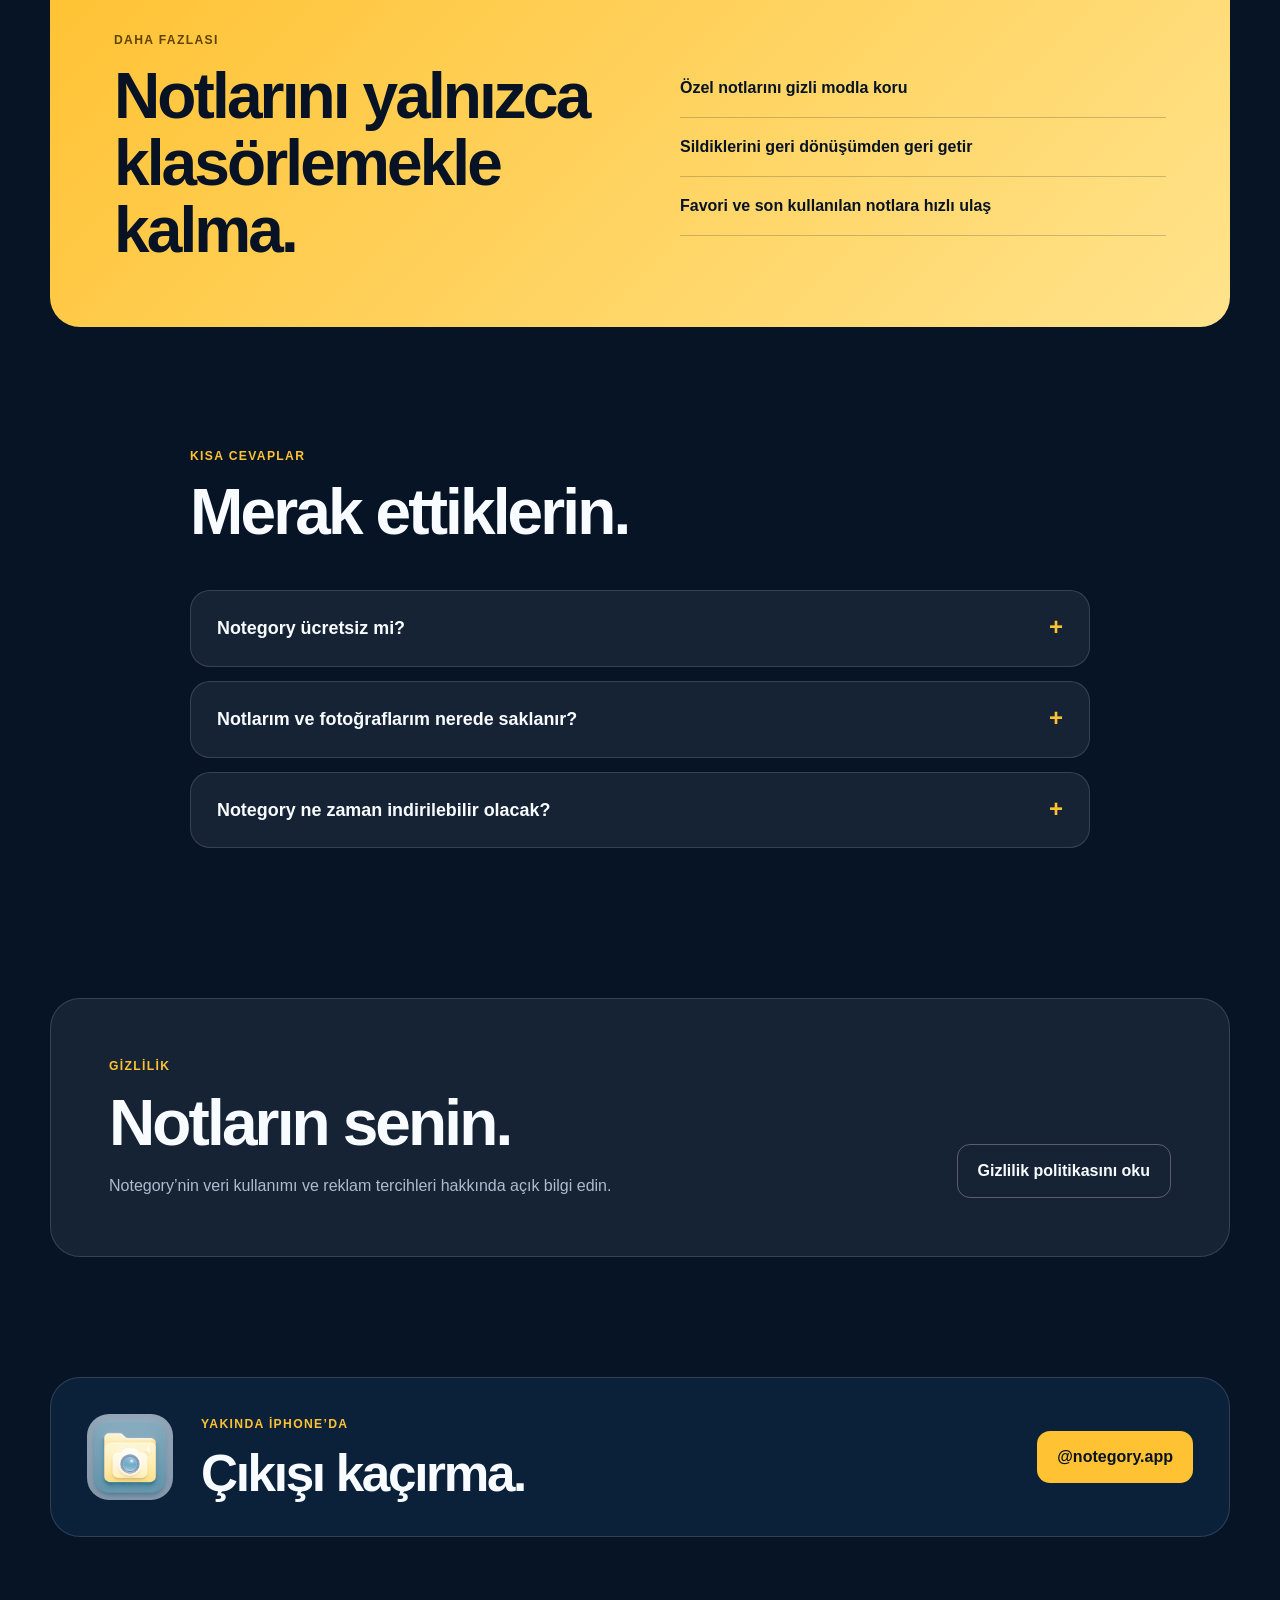
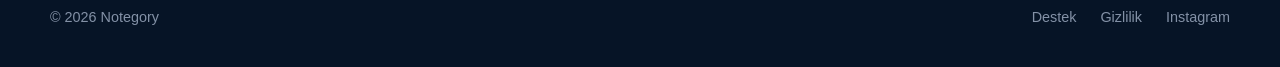
==== commit 3e6c3720: "Replace outdated voice screen in product page" ====
--- a/index.html
+++ b/index.html
@@ -176,8 +176,8 @@
             <figcaption>Notu ayrıntılı görüntüleme</figcaption>
           </figure>
           <figure>
-            <img src="assets/screen-04.png" alt="Notegory sesli not ekranı" />
-            <figcaption>Fotoğrafa sesli not ekleme</figcaption>
+            <img src="assets/screen-05.png" alt="Notegory gizli mod şifre ekranı" />
+            <figcaption>Özel notlar için gizli mod</figcaption>
           </figure>
         </div>
       </section>
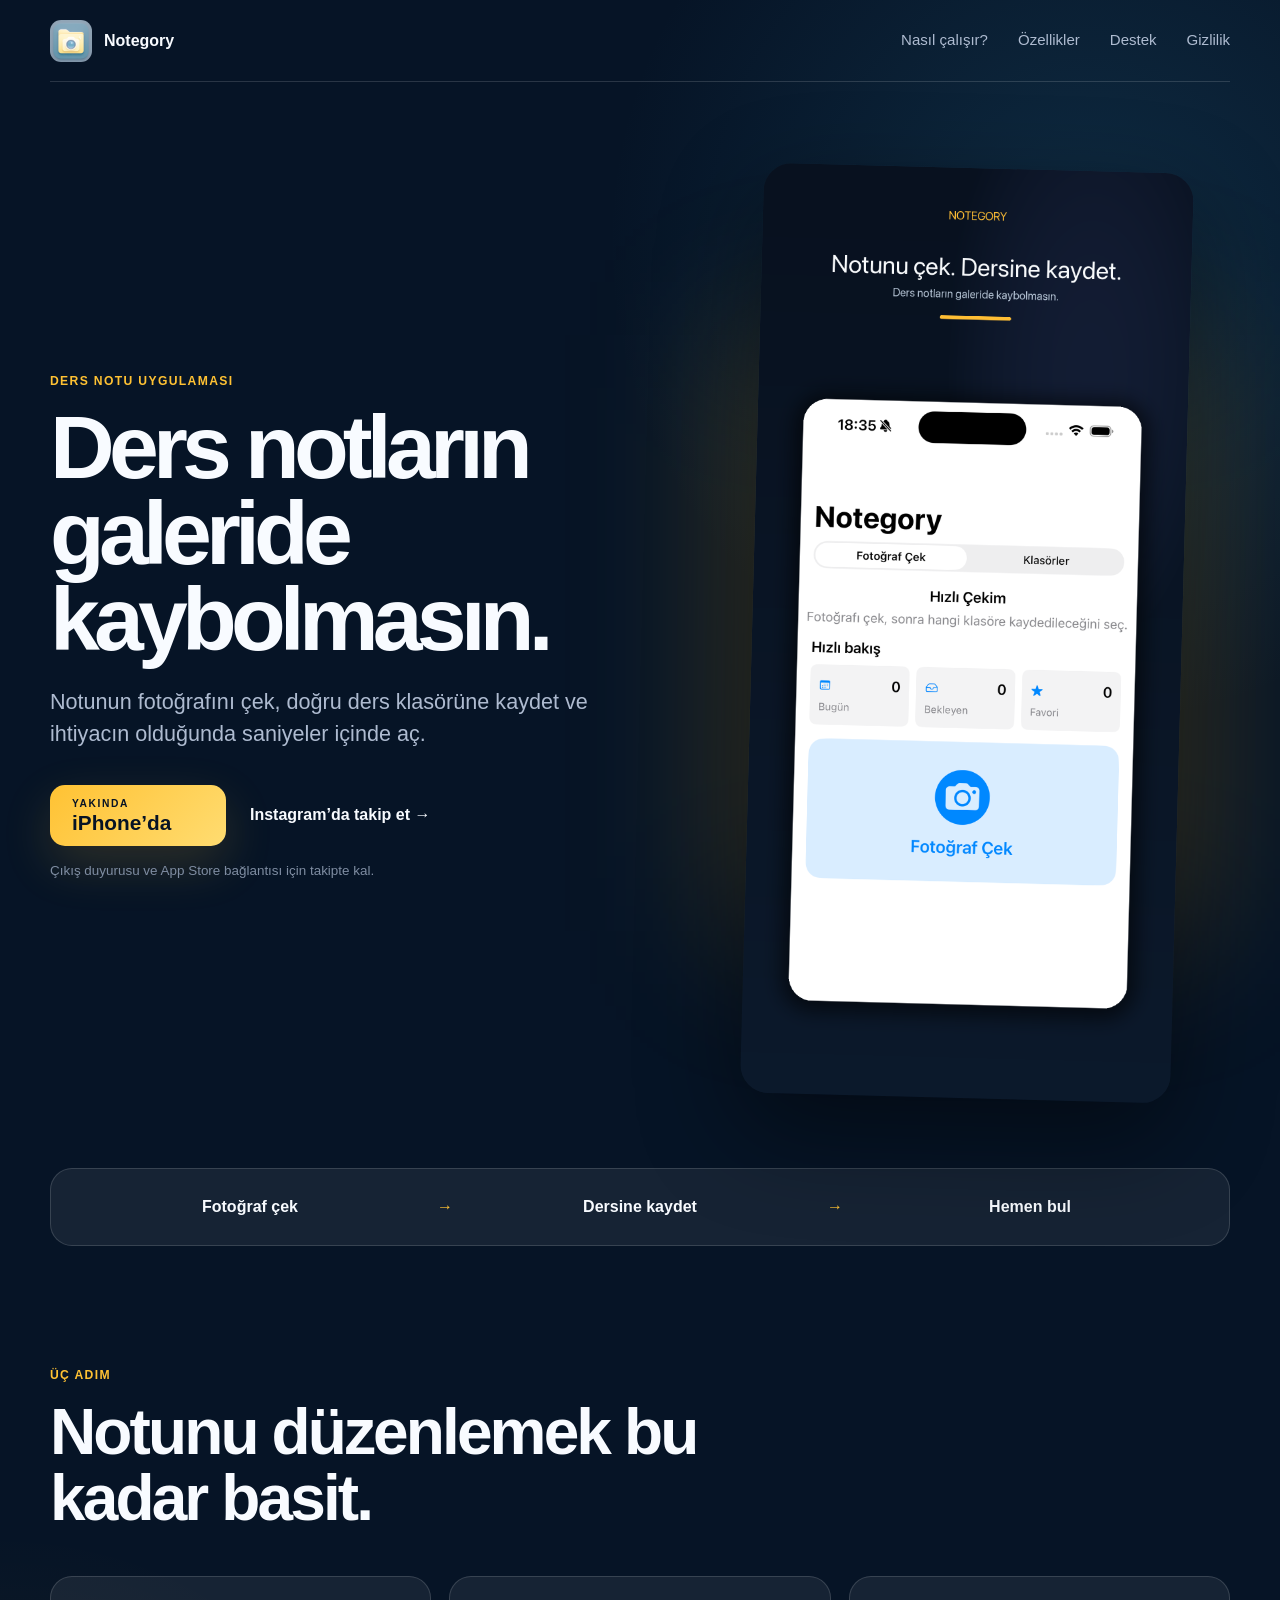
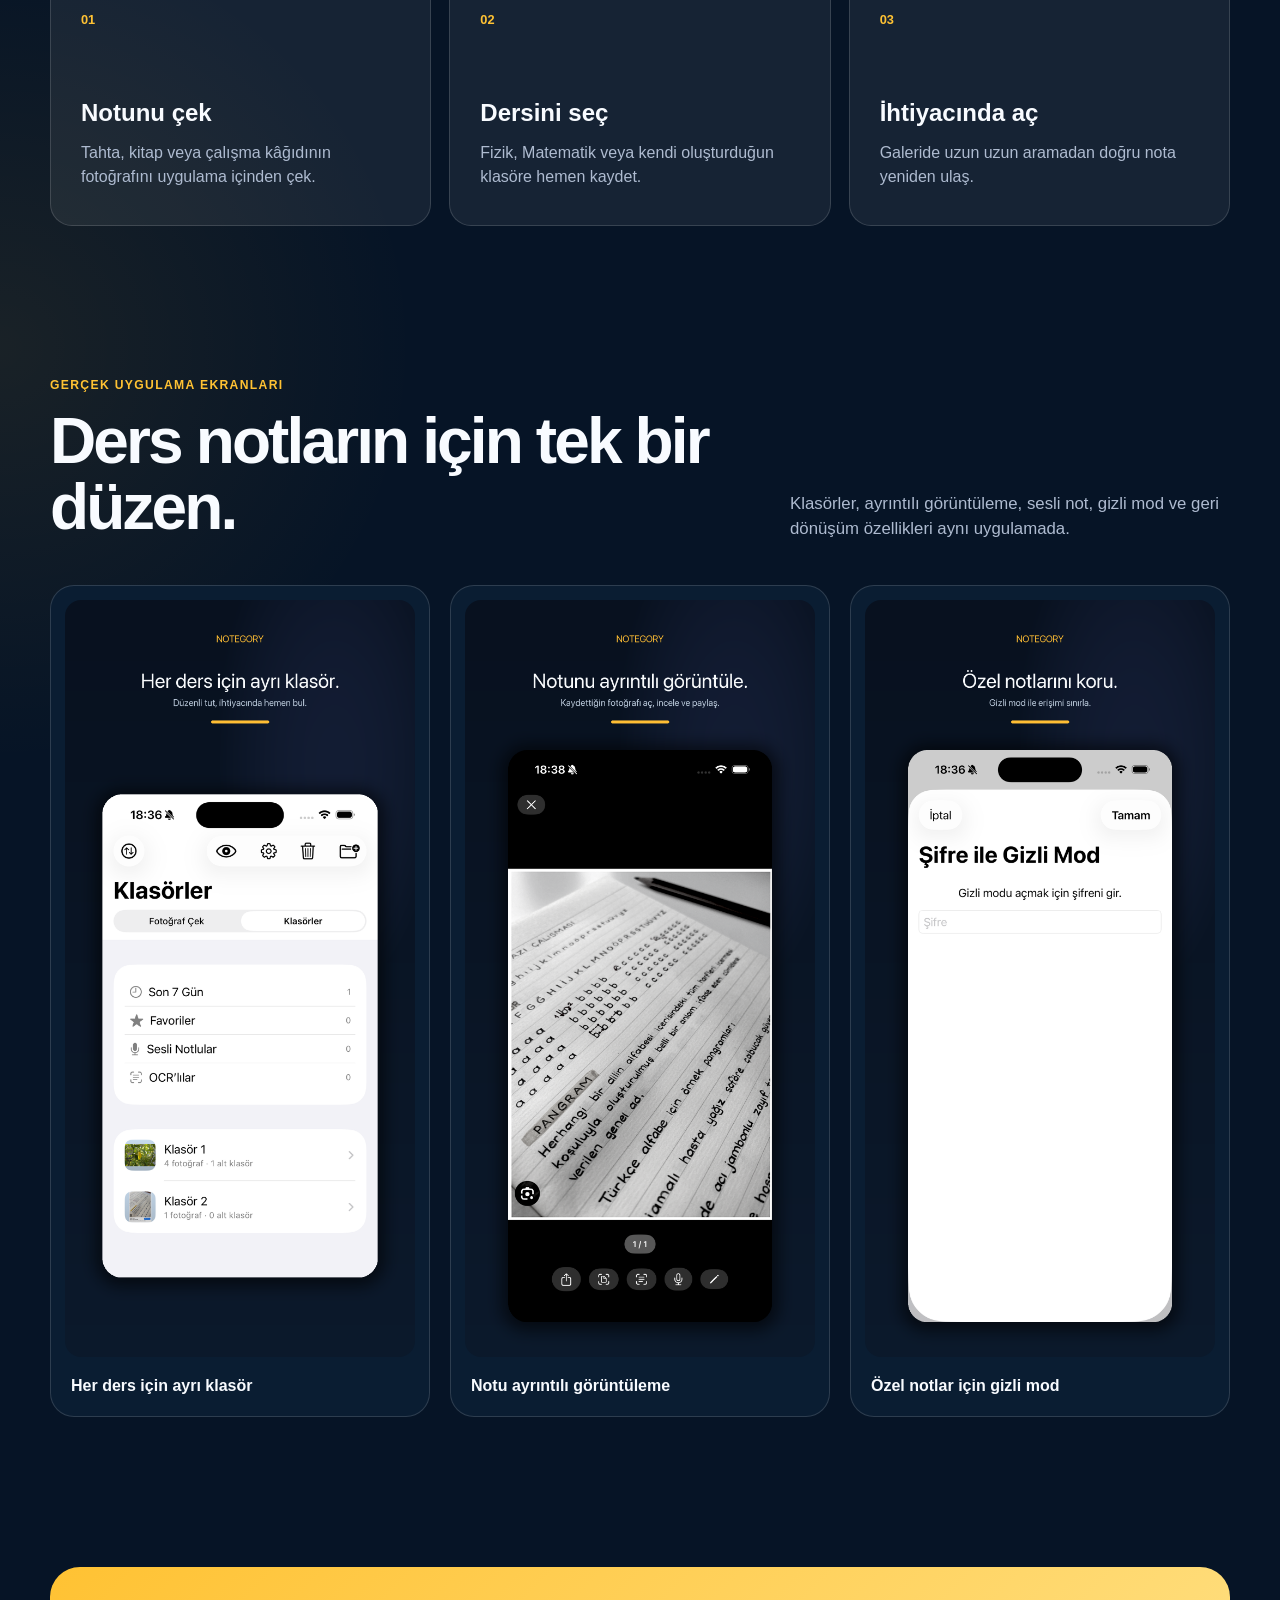
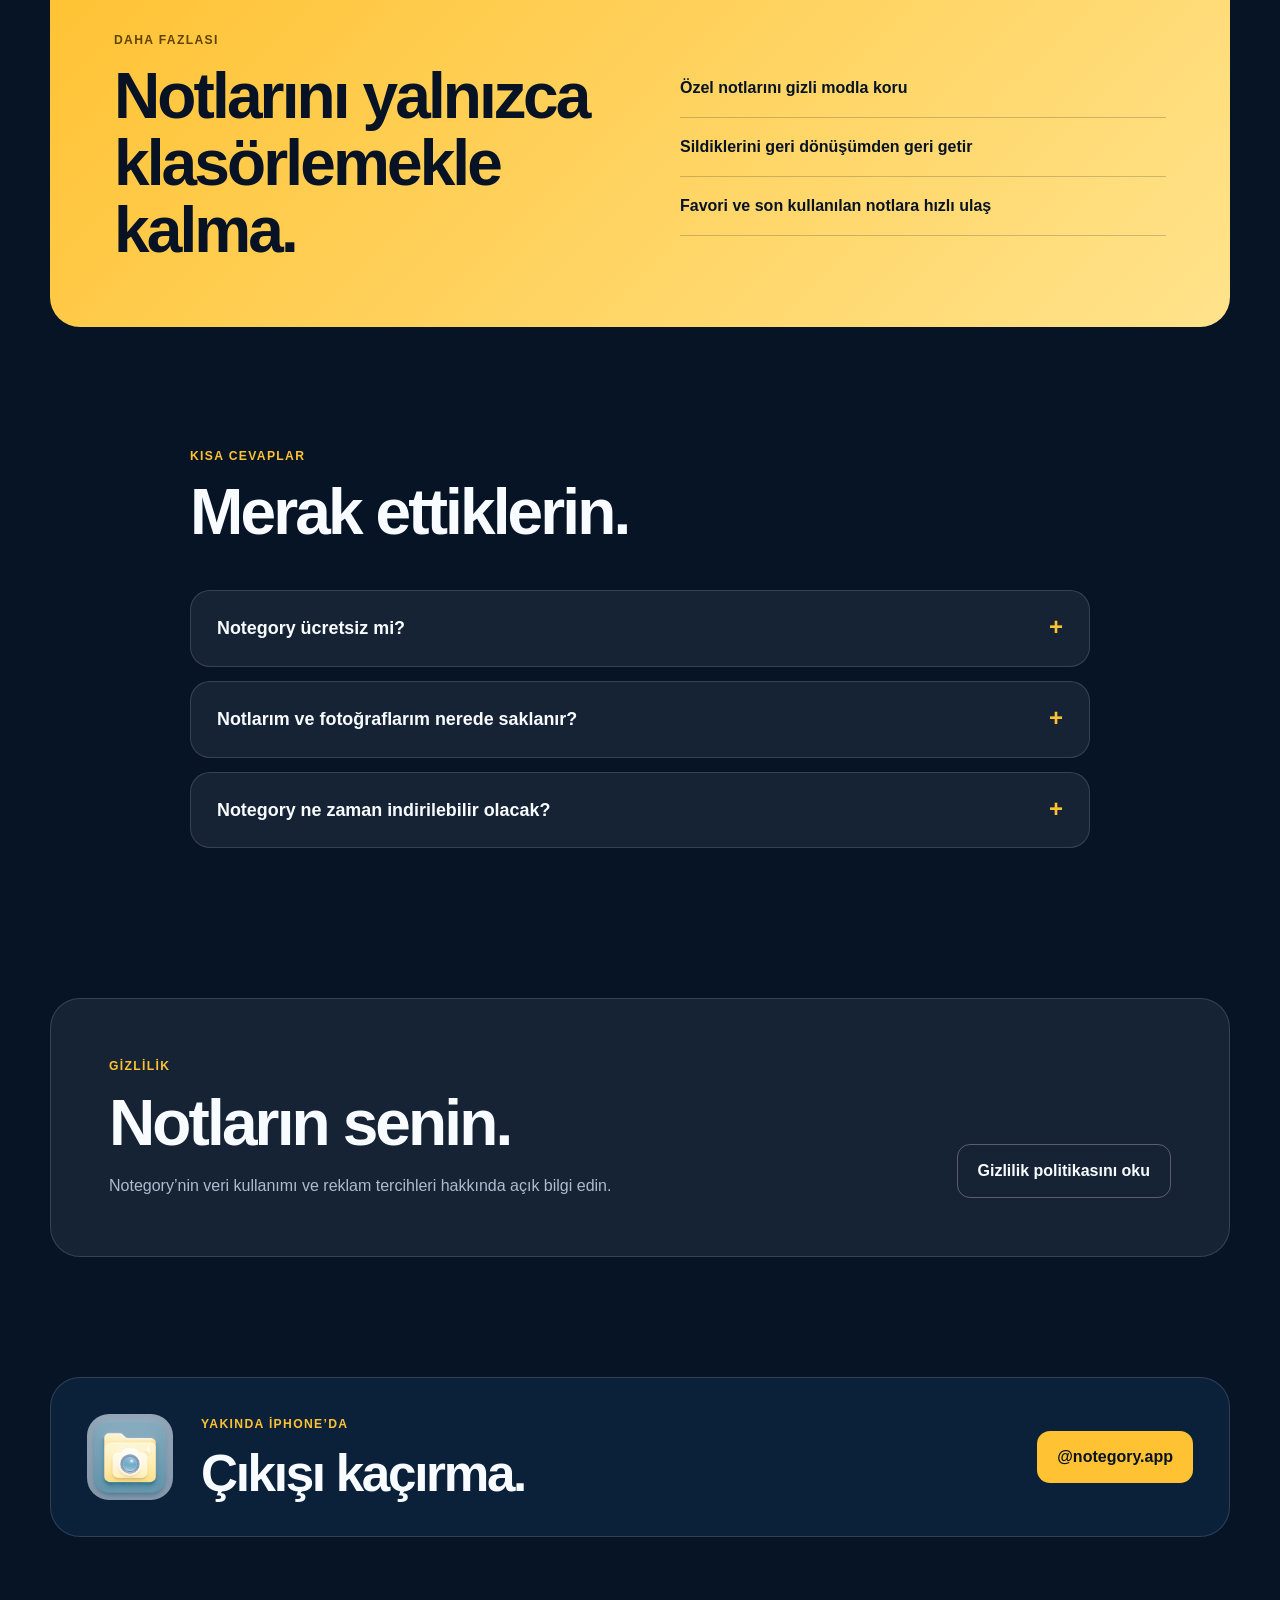
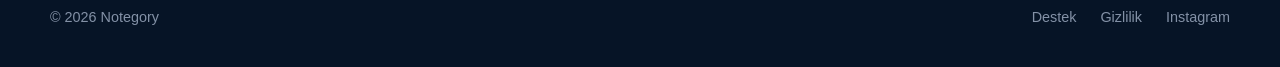
==== commit be83974d: "Add dedicated Notegory support page" ====
--- a/index.html
+++ b/index.html
@@ -91,6 +91,7 @@
       <nav aria-label="Ana menü">
         <a href="#nasil-calisir">Nasıl çalışır?</a>
         <a href="#ozellikler">Özellikler</a>
+        <a href="support.html">Destek</a>
         <a href="https://majortr.github.io/notegory-support/privacy.html">Gizlilik</a>
       </nav>
     </header>
@@ -243,7 +244,7 @@
     <footer>
       <p>© 2026 Notegory</p>
       <div>
-        <a href="mailto:notegoryapp@gmail.com">Destek</a>
+        <a href="support.html">Destek</a>
         <a href="https://majortr.github.io/notegory-support/privacy.html">Gizlilik</a>
         <a href="https://www.instagram.com/notegory.app/">Instagram</a>
       </div>
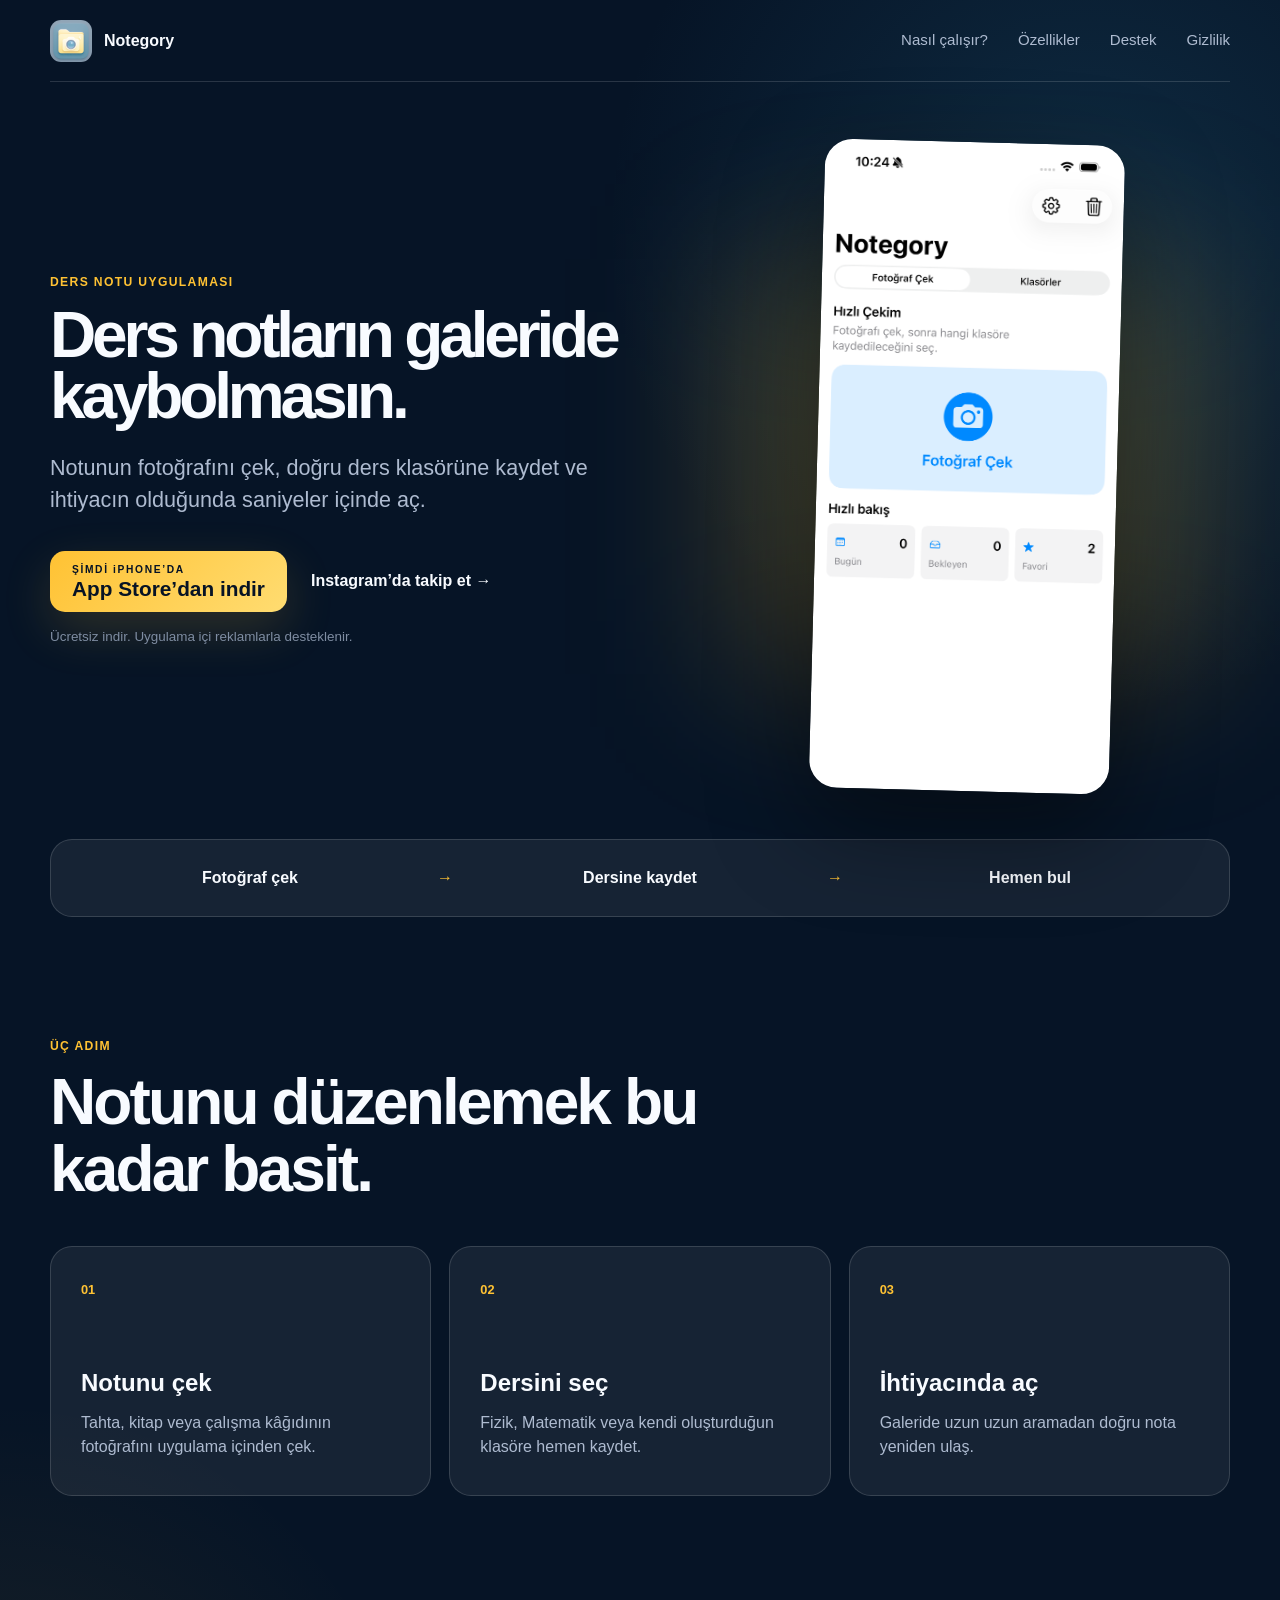
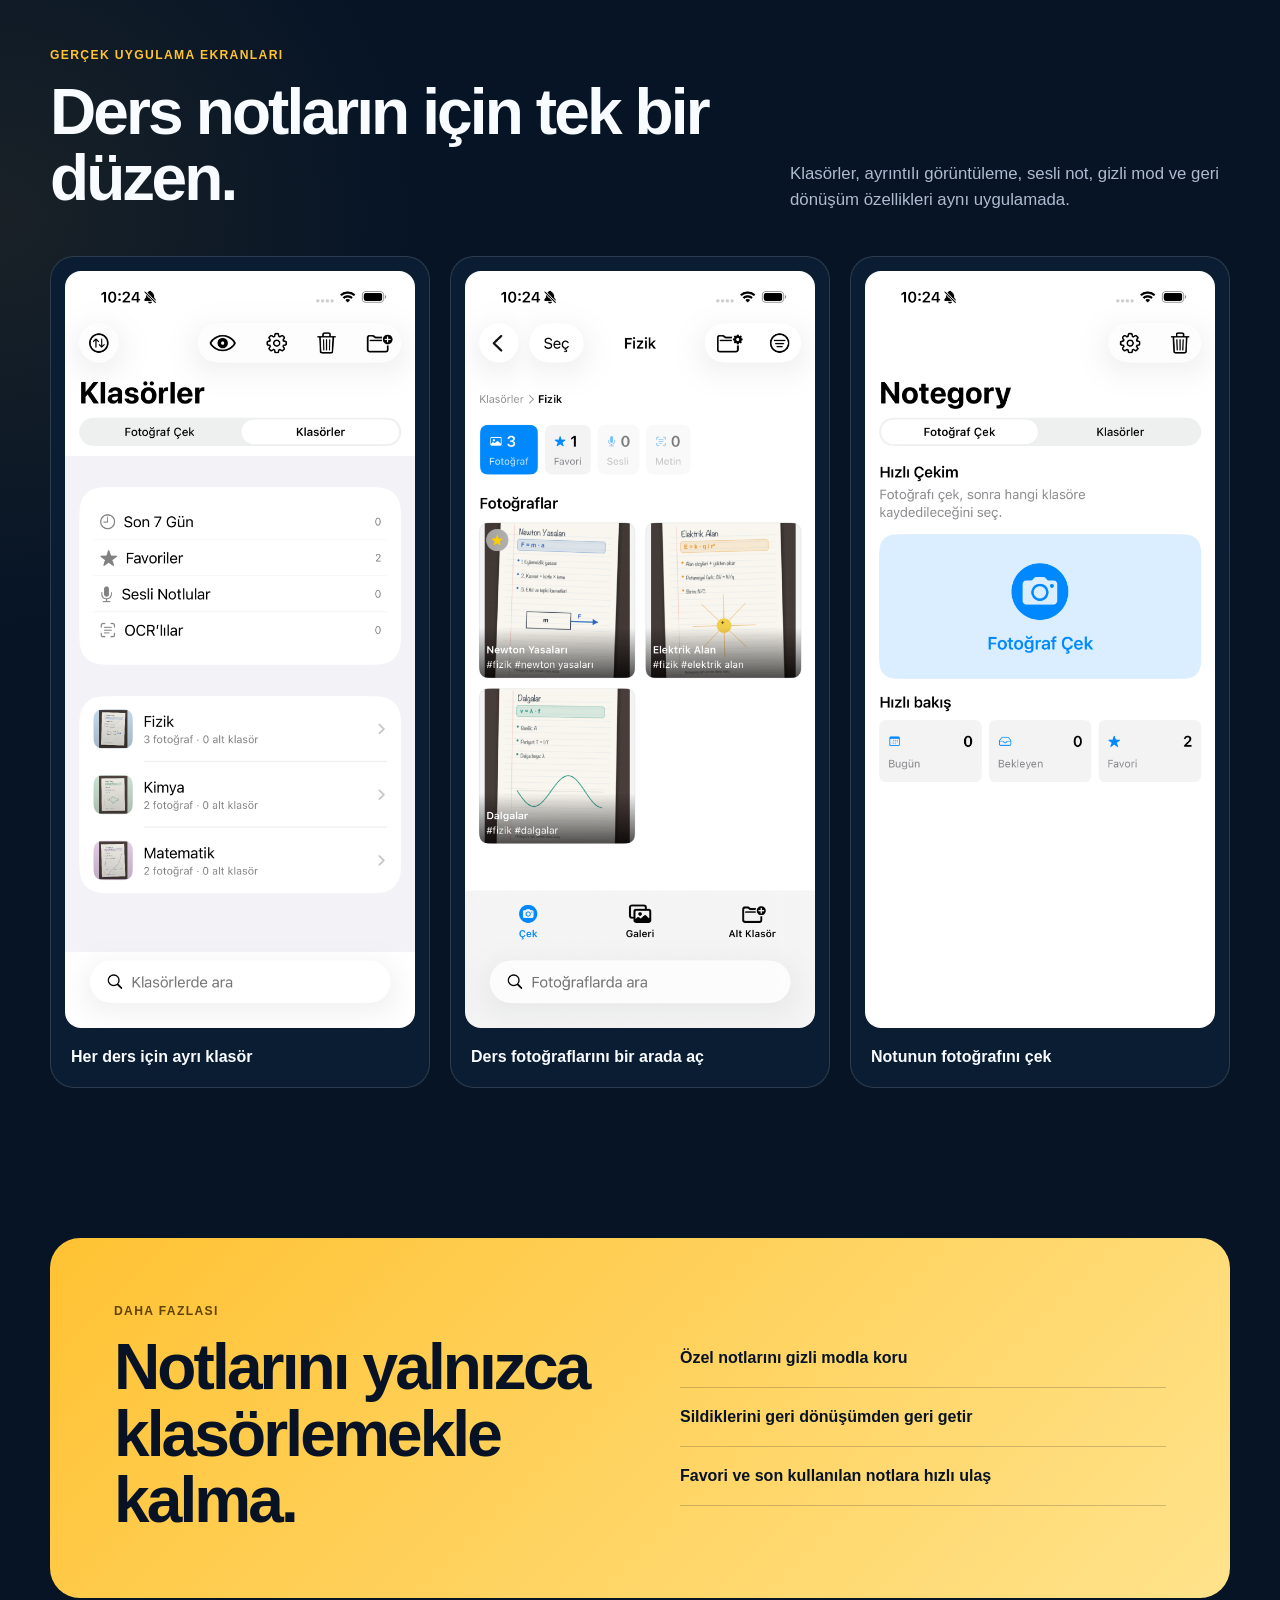
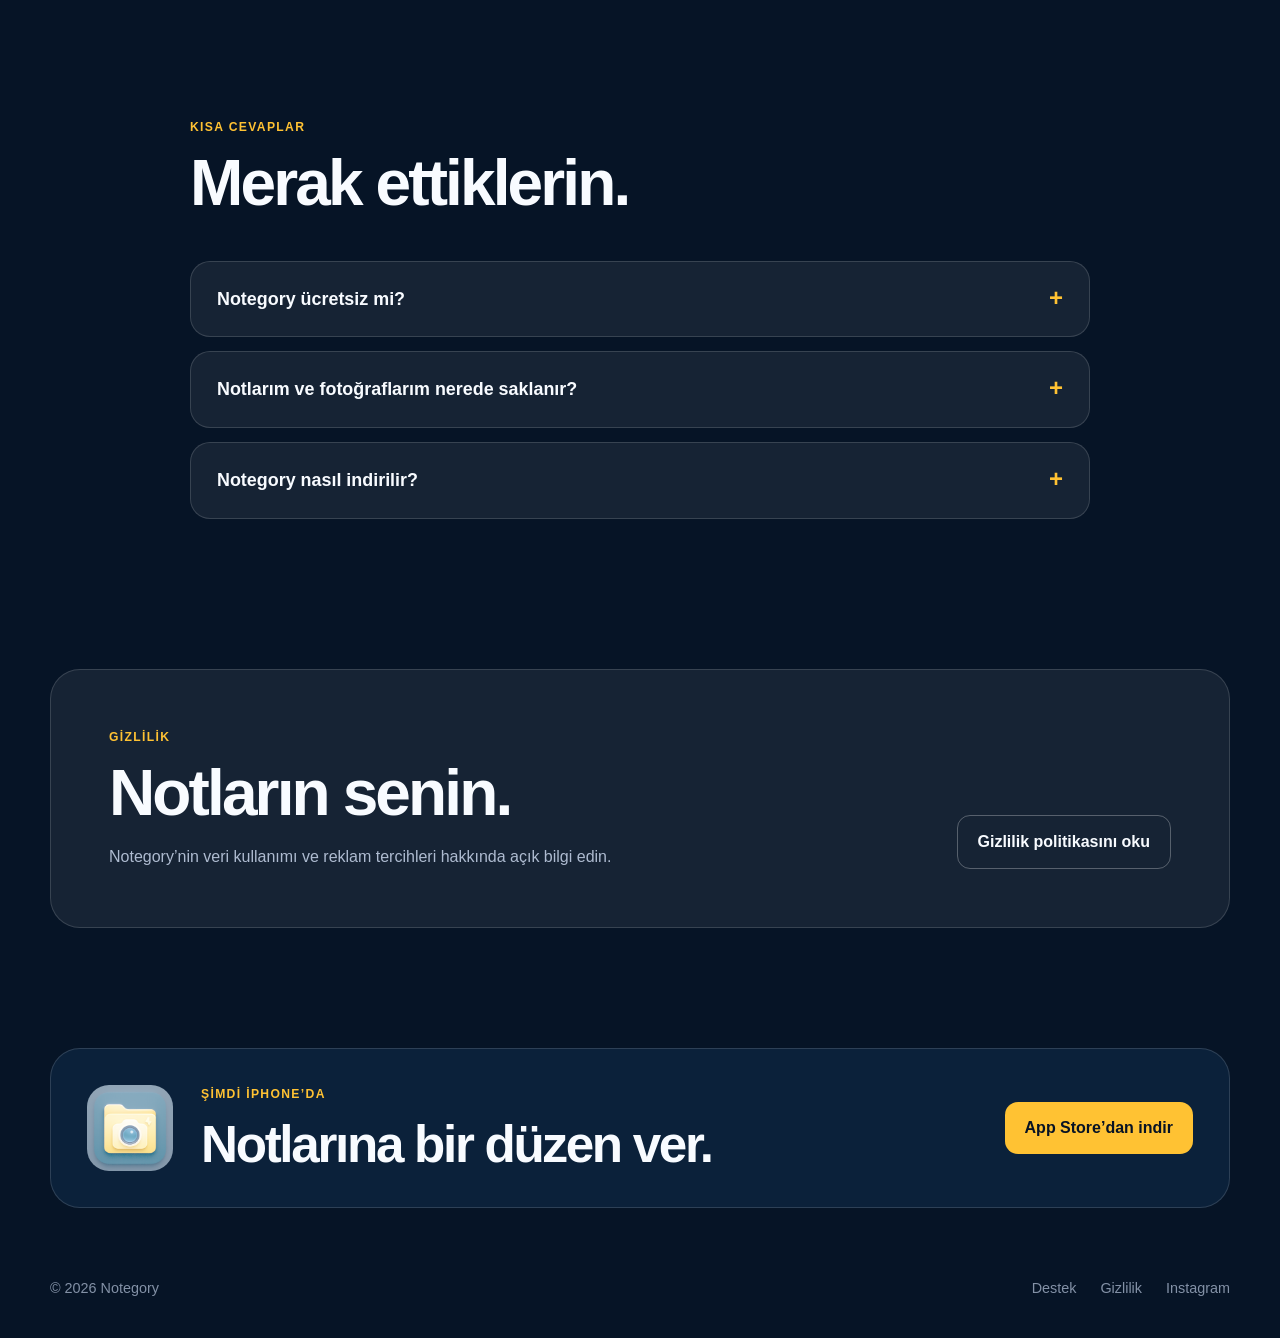
==== commit fcca8574: "Update Notegory site for App Store launch" ====
--- a/index.html
+++ b/index.html
@@ -7,7 +7,7 @@
     <link rel="canonical" href="https://majortr.github.io/notegory-support/" />
     <meta
       name="description"
-      content="Notegory ile ders notu fotoğraflarını derslerine göre kaydet, düzenle ve ihtiyacın olduğunda hemen bul. Yakında iPhone’da."
+      content="Notegory ile ders notu fotoğraflarını derslerine göre kaydet, düzenle ve ihtiyacın olduğunda hemen bul. Şimdi iPhone için App Store’da."
     />
     <meta property="og:title" content="Notegory | Ders notların galeride kaybolmasın" />
     <meta
@@ -19,7 +19,7 @@
     <meta property="og:url" content="https://majortr.github.io/notegory-support/" />
     <meta
       property="og:image"
-      content="https://majortr.github.io/notegory-support/assets/notegory-social-preview.png"
+      content="https://majortr.github.io/notegory-support/assets/notegory-social-preview-20261006.png"
     />
     <meta property="og:image:width" content="1200" />
     <meta property="og:image:height" content="630" />
@@ -32,7 +32,7 @@
     />
     <meta
       name="twitter:image"
-      content="https://majortr.github.io/notegory-support/assets/notegory-social-preview.png"
+      content="https://majortr.github.io/notegory-support/assets/notegory-social-preview-20261006.png"
     />
     <title>Notegory | Ders notlarını düzenle</title>
     <link rel="icon" href="assets/notegory-icon.png" />
@@ -43,8 +43,9 @@
         "@type": "MobileApplication",
         "name": "Notegory",
         "url": "https://majortr.github.io/notegory-support/",
-        "image": "https://majortr.github.io/notegory-support/assets/notegory-social-preview.png",
+        "image": "https://majortr.github.io/notegory-support/assets/notegory-social-preview-20261006.png",
         "operatingSystem": "iOS",
+        "downloadUrl": "https://apps.apple.com/tr/app/notegory/id6756650123",
         "applicationCategory": "EducationApplication",
         "description": "Ders notu fotoğraflarını derslerine göre kaydetmeyi ve hızlıca bulmayı kolaylaştıran iPhone uygulaması."
       }
@@ -72,10 +73,10 @@
           },
           {
             "@type": "Question",
-            "name": "Notegory ne zaman indirilebilir olacak?",
+            "name": "Notegory nasıl indirilir?",
             "acceptedAnswer": {
               "@type": "Answer",
-              "text": "Notegory yakında iPhone'da yayımlanacak. Çıkış duyurusu ve App Store bağlantısı @notegory.app Instagram hesabında paylaşılacaktır."
+              "text": "Notegory şimdi iPhone için App Store'da. https://apps.apple.com/tr/app/notegory/id6756650123 bağlantısından ücretsiz indirebilirsin."
             }
           }
         ]
@@ -106,20 +107,20 @@
             saniyeler içinde aç.
           </p>
           <div class="hero-actions">
-            <span class="store-button" aria-label="Notegory yakında iPhone'da">
-              <span class="store-small">YAKINDA</span>
-              <strong>iPhone’da</strong>
-            </span>
+            <a class="store-button" href="https://apps.apple.com/tr/app/notegory/id6756650123" aria-label="Notegory’yi App Store’dan indir">
+              <span class="store-small">ŞİMDİ iPHONE’DA</span>
+              <strong>App Store’dan indir</strong>
+            </a>
             <a class="text-link" href="https://www.instagram.com/notegory.app/">
               Instagram’da takip et <span aria-hidden="true">→</span>
             </a>
           </div>
-          <p class="release-note">Çıkış duyurusu ve App Store bağlantısı için takipte kal.</p>
+          <p class="release-note">Ücretsiz indir. Uygulama içi reklamlarla desteklenir.</p>
         </div>
 
         <div class="hero-visual" aria-label="Notegory uygulama önizlemesi">
           <div class="glow"></div>
-          <img src="assets/screen-01.png" alt="Notegory fotoğraf çekme ekranı" />
+          <img src="assets/current-01-capture.png" alt="Notegory’nin gerçek fotoğraf çekme ekranı" />
         </div>
       </section>
 
@@ -169,16 +170,16 @@
 
         <div class="screen-grid">
           <figure>
-            <img src="assets/screen-02.png" alt="Notegory ders klasörleri ekranı" />
+            <img src="assets/current-02-folders.png" alt="Gerçek Notegory ekranında Fizik, Kimya ve Matematik ders klasörleri" />
             <figcaption>Her ders için ayrı klasör</figcaption>
           </figure>
           <figure>
-            <img src="assets/screen-03.png" alt="Notegory not ayrıntısı ekranı" />
-            <figcaption>Notu ayrıntılı görüntüleme</figcaption>
+            <img src="assets/current-03-physics.png" alt="Gerçek Fizik klasöründe üç ders notu fotoğrafı" />
+            <figcaption>Ders fotoğraflarını bir arada aç</figcaption>
           </figure>
           <figure>
-            <img src="assets/screen-05.png" alt="Notegory gizli mod şifre ekranı" />
-            <figcaption>Özel notlar için gizli mod</figcaption>
+            <img src="assets/current-01-capture.png" alt="Gerçek Notegory fotoğraf çekme ekranı" />
+            <figcaption>Notunun fotoğrafını çek</figcaption>
           </figure>
         </div>
       </section>
@@ -213,10 +214,10 @@
             </p>
           </details>
           <details>
-            <summary>Notegory ne zaman indirilebilir olacak?</summary>
+            <summary>Notegory nasıl indirilir?</summary>
             <p>
-              Yakında iPhone’da. Çıkış duyurusu ve App Store bağlantısı için
-              <a href="https://www.instagram.com/notegory.app/">@notegory.app</a> hesabını takip edebilirsin.
+              Notegory şimdi iPhone için App Store’da.
+              <a href="https://apps.apple.com/tr/app/notegory/id6756650123">App Store sayfasından</a> ücretsiz indirebilirsin.
             </p>
           </details>
         </div>
@@ -234,10 +235,10 @@
       <section class="final-cta">
         <img src="assets/notegory-icon.png" alt="Notegory uygulama simgesi" />
         <div>
-          <p class="eyebrow">Yakında iPhone’da</p>
-          <h2>Çıkışı kaçırma.</h2>
-        </div>
-        <a class="primary-button" href="https://www.instagram.com/notegory.app/">@notegory.app</a>
+          <p class="eyebrow">Şimdi iPhone’da</p>
+          <h2>Notlarına bir düzen ver.</h2>
+        </div>
+        <a class="primary-button" href="https://apps.apple.com/tr/app/notegory/id6756650123">App Store’dan indir</a>
       </section>
     </main>
 
--- a/styles.css
+++ b/styles.css
@@ -52,12 +52,12 @@
 nav a:hover, .text-link:hover, footer a:hover { color: var(--gold); }
 
 .hero {
-  min-height: 700px;
+  min-height: 650px;
   display: grid;
   grid-template-columns: 1.05fr 0.95fr;
   align-items: center;
   gap: 72px;
-  padding: 86px 0 70px;
+  padding: 60px 0 48px;
 }
 
 .eyebrow {
@@ -74,7 +74,7 @@
 h1 {
   max-width: 720px;
   margin-bottom: 24px;
-  font-size: clamp(3.2rem, 7vw, 6.6rem);
+  font-size: clamp(3.2rem, 5vw, 4.9rem);
   line-height: 0.96;
   letter-spacing: -0.065em;
 }
@@ -88,6 +88,7 @@
 .hero-actions { display: flex; align-items: center; gap: 24px; margin-top: 34px; }
 
 .store-button {
+  text-decoration: none;
   min-width: 176px;
   padding: 11px 22px;
   border-radius: 15px;
@@ -112,7 +113,7 @@
 }
 
 .hero-visual img {
-  width: min(100%, 430px);
+  width: min(100%, 300px);
   border-radius: 28px;
   box-shadow: 0 36px 100px rgba(0, 0, 0, 0.45);
   transform: rotate(1.5deg);
